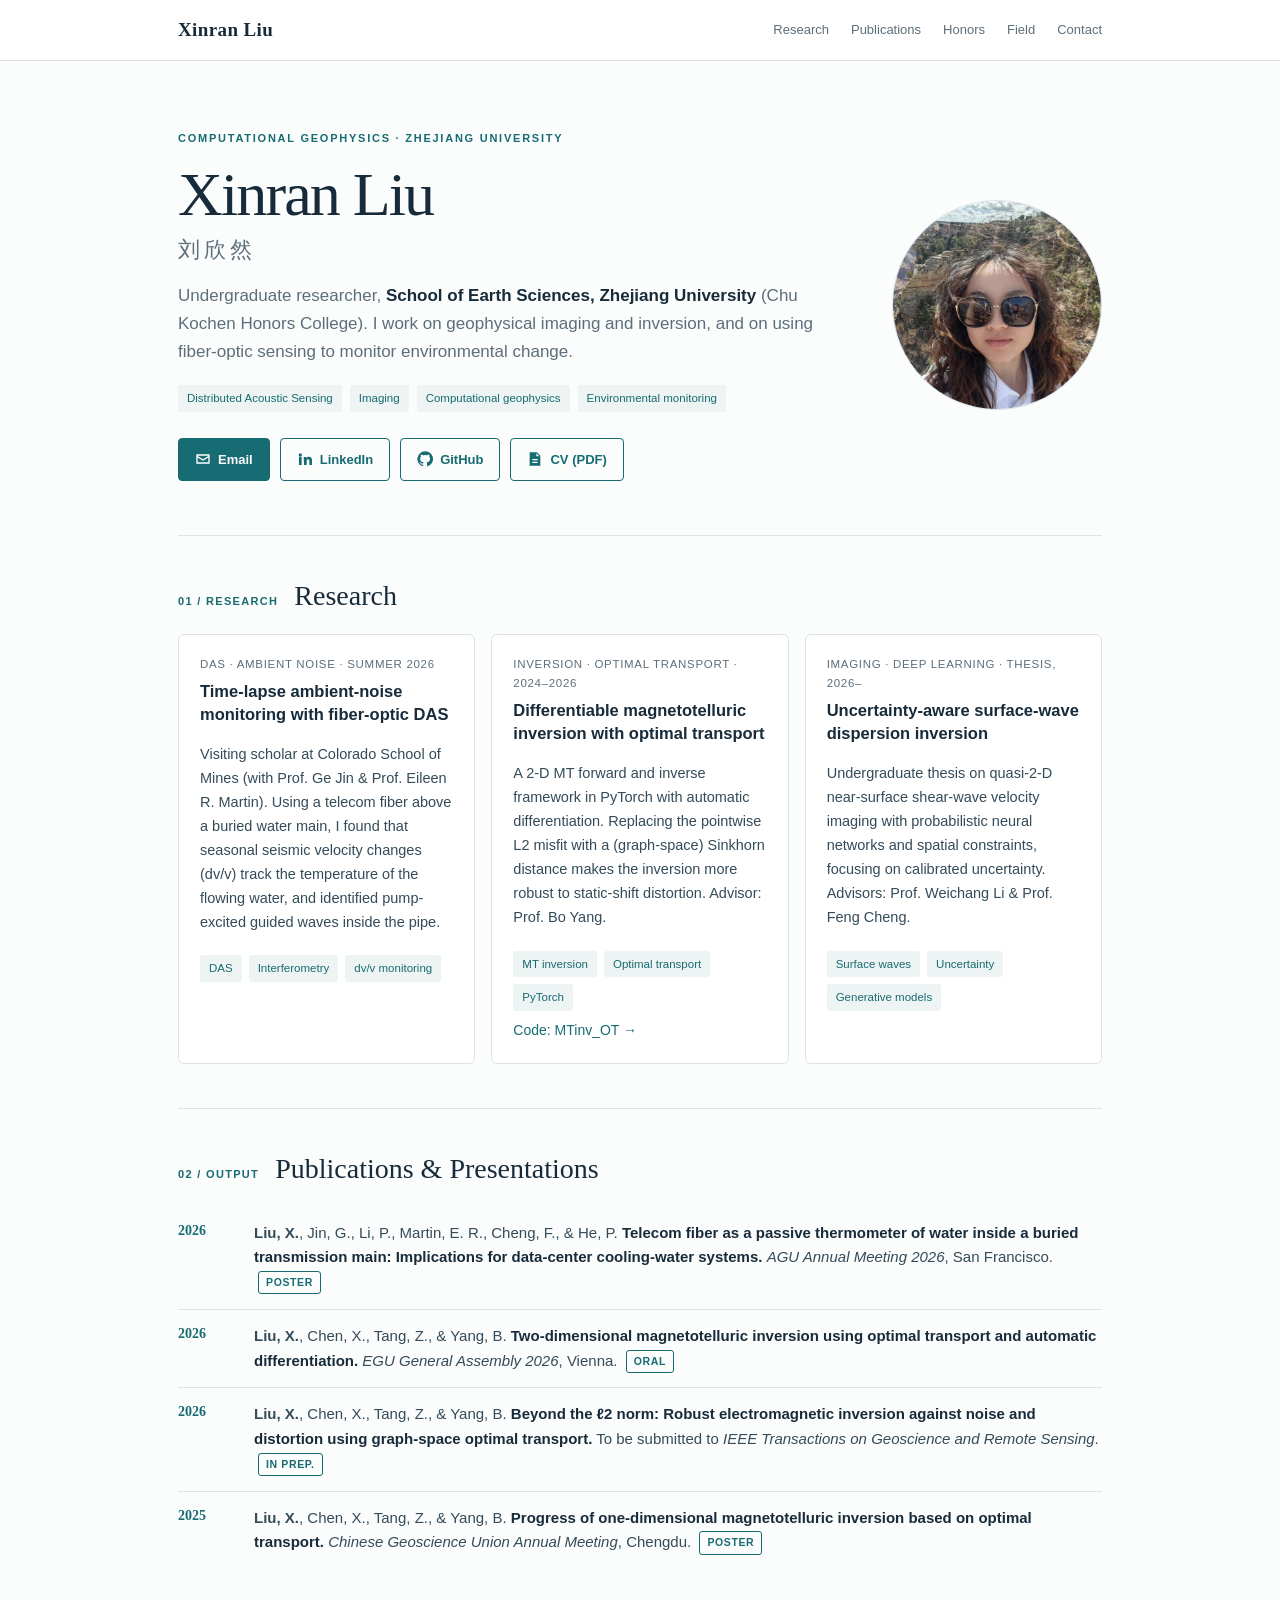
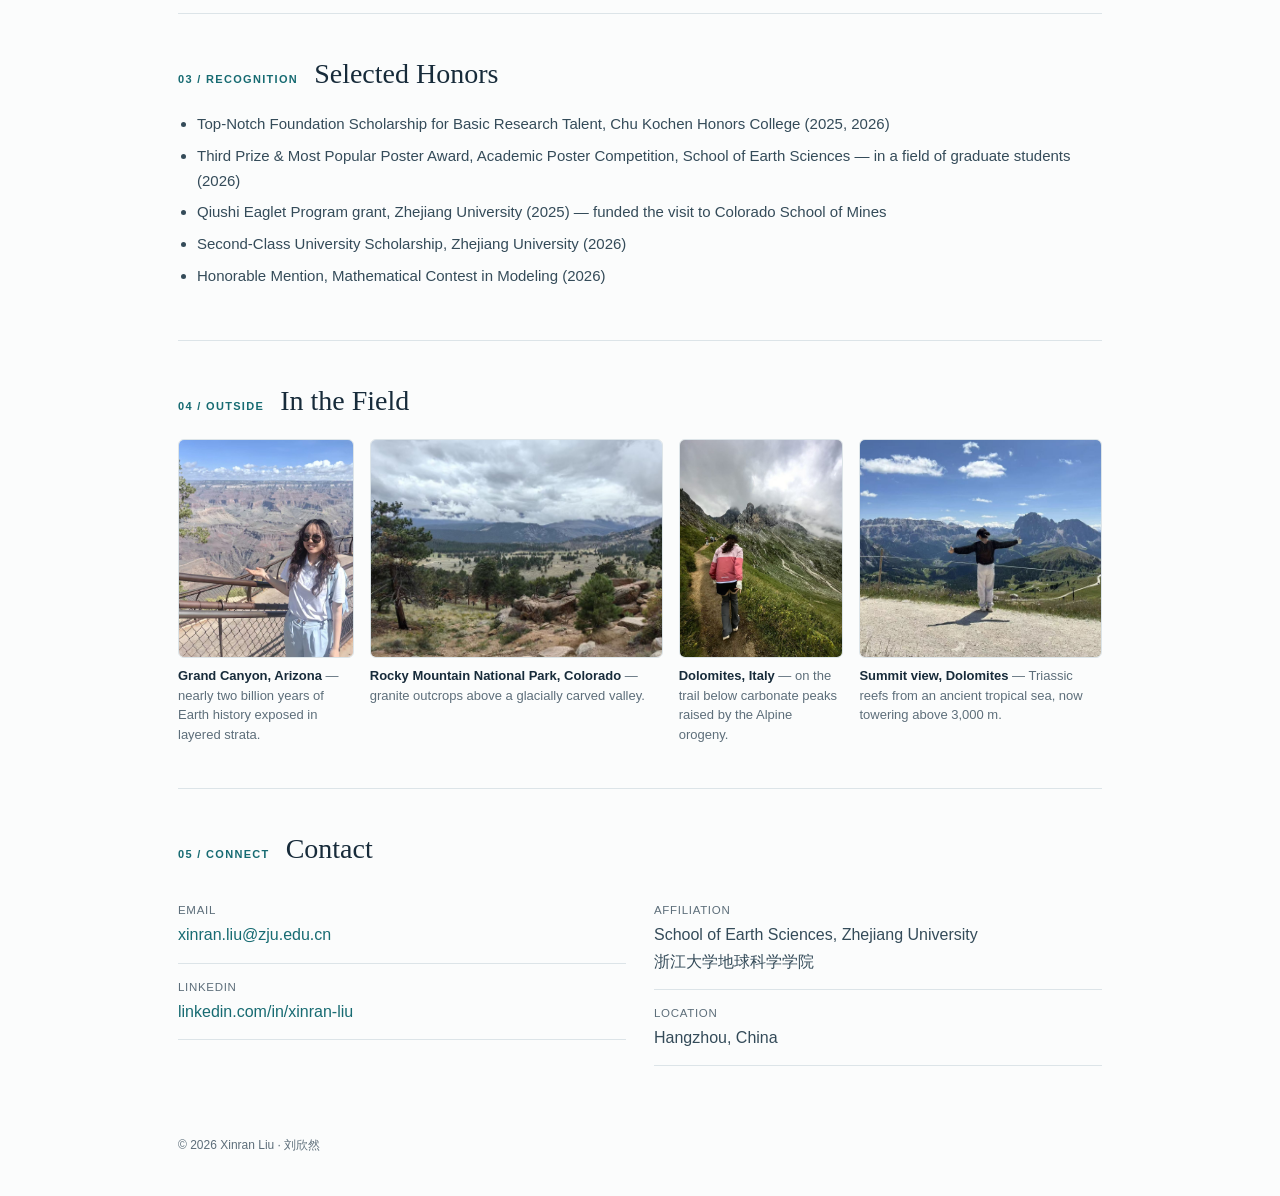
==== index.html @ cb9b2692 "Fix photo and CV paths" ====
<!doctype html>
<html lang="en">
<head>
<meta charset="utf-8">
<meta name="viewport" content="width=device-width, initial-scale=1, viewport-fit=cover">
<meta name="description" content="Xinran Liu (刘欣然) — undergraduate researcher in computational geophysics at Zhejiang University. DAS, imaging, inversion, environmental monitoring.">
<meta name="theme-color" content="#176b72">
<meta property="og:title" content="Xinran Liu 刘欣然 · Geophysics">
<meta property="og:description" content="DAS · Imaging · Computational geophysics · Monitoring for environmental change">
<title>Xinran Liu 刘欣然 | Geophysics</title>
<style>
:root{--ink:#172b3a;--muted:#5d6e7a;--line:#dce4e8;--paper:#fbfcfc;--card:#fff;--accent:#176b72;--pale:#edf4f3;--body:#344b59}
@media(prefers-color-scheme:dark){:root{--ink:#e6eef1;--muted:#9aabb5;--line:#2a3a44;--paper:#111a20;--card:#17232b;--accent:#5fb8bd;--pale:#1d3136;--body:#c3d1d8}}
*{box-sizing:border-box}
html{scroll-behavior:smooth;-webkit-text-size-adjust:100%}
body{margin:0;background:var(--paper);color:var(--ink);font:16px/1.65 -apple-system,BlinkMacSystemFont,"Segoe UI","PingFang SC","Hiragino Sans GB","Microsoft YaHei",sans-serif}
a{color:var(--accent);text-decoration:none}a:hover{text-decoration:underline}
.wrap{max-width:980px;margin:auto;padding:0 28px}
.serif{font-family:Georgia,"Times New Roman","Songti SC",serif}

/* nav */
header{position:sticky;top:0;z-index:10;border-bottom:1px solid var(--line);background:color-mix(in srgb,var(--card) 92%,transparent);backdrop-filter:blur(8px);-webkit-backdrop-filter:blur(8px)}
nav{display:flex;justify-content:space-between;align-items:center;min-height:60px;gap:20px}
.brand{font:700 19px Georgia,serif;letter-spacing:.02em;color:var(--ink);white-space:nowrap}
.navlinks{display:flex;gap:22px;font-size:13px;overflow-x:auto;scrollbar-width:none}
.navlinks::-webkit-scrollbar{display:none}
.navlinks a{color:var(--muted);white-space:nowrap;padding:6px 0}
.navlinks a:hover{color:var(--accent);text-decoration:none}

/* hero */
.hero{padding:68px 0 54px;display:grid;grid-template-columns:1fr 210px;gap:48px;align-items:center}
.kicker{text-transform:uppercase;letter-spacing:.16em;color:var(--accent);font-size:11px;font-weight:700}
h1{font:500 clamp(40px,7vw,62px)/1.08 Georgia,serif;letter-spacing:-.03em;margin:14px 0 4px}
.cn-name{font-size:22px;color:var(--muted);letter-spacing:.18em;margin-bottom:14px}
.subtitle{font-size:17px;color:var(--muted);max-width:640px}
.subtitle b{color:var(--ink);font-weight:600}
.interests{display:flex;flex-wrap:wrap;gap:8px;margin-top:18px}
.actions{display:flex;gap:10px;flex-wrap:wrap;margin-top:26px}
.btn{display:inline-flex;align-items:center;gap:7px;padding:10px 16px;border:1px solid var(--accent);border-radius:4px;font-size:13px;font-weight:650;min-height:42px}
.btn:hover{text-decoration:none;background:var(--pale)}
.btn.primary{background:var(--accent);color:#fff}
.btn.primary:hover{opacity:.9;background:var(--accent)}
.btn svg{width:16px;height:16px;fill:currentColor}
.avatar{width:210px;height:210px;border-radius:50%;overflow:hidden;border:1px solid var(--line);background:linear-gradient(145deg,var(--pale),var(--card));display:flex;align-items:center;justify-content:center;color:var(--accent);font:italic 60px Georgia,serif;justify-self:end}
.avatar img{width:100%;height:100%;object-fit:cover;display:block}

/* sections */
section{padding:44px 0;border-top:1px solid var(--line);scroll-margin-top:64px}
.section-head{display:flex;align-items:baseline;gap:16px;margin-bottom:22px;flex-wrap:wrap}
h2{font:500 28px Georgia,serif;margin:0}
.section-no{font-size:11px;letter-spacing:.12em;color:var(--accent);font-weight:700}
p{margin:9px 0;color:var(--body)}
.grid{display:grid;grid-template-columns:repeat(auto-fit,minmax(280px,1fr));gap:16px}
.card{background:var(--card);border:1px solid var(--line);padding:20px 21px;border-radius:6px;display:flex;flex-direction:column}
.card h3{font-size:16.5px;line-height:1.4;margin:6px 0 8px}
.card p{font-size:14.5px}
.card .more{margin-top:auto;padding-top:8px;font-size:14px}
.meta{font-size:11.5px;color:var(--muted);letter-spacing:.06em;text-transform:uppercase}
.tags{display:flex;flex-wrap:wrap;gap:7px;margin-top:12px}
.tag{font-size:11.5px;background:var(--pale);color:var(--accent);padding:4px 9px;border-radius:3px}

/* publications */
.pubs{list-style:none;padding:0;margin:0}
.pubs li{padding:14px 0;border-bottom:1px solid var(--line);display:grid;grid-template-columns:62px 1fr;gap:14px;color:var(--body);font-size:15px}
.pubs li:last-child{border-bottom:0}
.year{font:600 14px Georgia,serif;color:var(--accent);padding-top:2px}
.pubs .title{color:var(--ink);font-weight:600}
.pubs .venue{font-style:italic}
.badge{display:inline-block;font-size:10.5px;font-weight:700;letter-spacing:.06em;text-transform:uppercase;padding:2px 7px;border-radius:3px;border:1px solid var(--accent);color:var(--accent);margin-left:4px;vertical-align:1px}

/* honors */
.honors{margin:0;padding-left:19px;color:var(--body);font-size:15px}
.honors li{margin:7px 0}

/* gallery: fixed-height row, images keep their own aspect ratio */
.gallery{display:flex;flex-wrap:wrap;gap:16px}
.gallery figure{margin:0;flex:var(--r,1) 1 0;min-width:0}
.gallery img{width:100%;height:auto;aspect-ratio:var(--ar);object-fit:cover;display:block;border-radius:6px;border:1px solid var(--line);background:var(--pale)}
.gallery figcaption{font-size:13px;color:var(--muted);margin-top:8px;line-height:1.5}
.gallery figcaption b{color:var(--ink);font-weight:600}

/* contact */
.contact{display:grid;grid-template-columns:1fr 1fr;gap:0 28px}
.contact-item{padding:14px 0;border-bottom:1px solid var(--line)}
.contact-item p{margin:2px 0 0}
.contact-item a{word-break:break-all}
footer{padding:26px 0 calc(40px + env(safe-area-inset-bottom));color:var(--muted);font-size:12px}

/* mobile */
@media(max-width:720px){
 .wrap{padding:0 20px}
 nav{min-height:54px}
 .brand{font-size:17px}
 .navlinks{gap:13px;font-size:12.5px}
 .brand{font-size:16px}
 .hero{grid-template-columns:1fr;gap:22px;padding:34px 0 38px;text-align:left}
 .avatar{order:-1;width:112px;height:112px;font-size:36px;justify-self:start}
 .cn-name{font-size:19px;margin-bottom:10px}
 .subtitle{font-size:16px}
 .actions .btn{flex:1 1 calc(50% - 10px);justify-content:center}
 section{padding:34px 0}
 h2{font-size:24px}
 .grid{grid-template-columns:1fr}
 .pubs li{grid-template-columns:1fr;gap:2px}
 .contact{grid-template-columns:1fr}
 .gallery{flex-wrap:nowrap;overflow-x:auto;scroll-snap-type:x mandatory;scroll-padding:0 20px;margin:0 -20px;padding:0 20px 6px;scrollbar-width:none}
 .gallery::-webkit-scrollbar{display:none}
 .gallery figure{flex:0 0 auto;width:calc(300px * var(--r));max-width:86vw;scroll-snap-align:start}
}
@media(max-width:480px){.navlinks a[href="#honors"],.navlinks a[href="#field"]{display:none}}
</style>
</head>
<body>
<header><div class="wrap"><nav>
 <a class="brand" href="#top">Xinran Liu</a>
 <div class="navlinks"><a href="#research">Research</a><a href="#publications">Publications</a><a href="#honors">Honors</a><a href="#field">Field</a><a href="#contact">Contact</a></div>
</nav></div></header>

<main class="wrap" id="top">
<div class="hero">
 <div>
  <div class="kicker">Computational Geophysics · Zhejiang University</div>
  <h1>Xinran Liu</h1>
  <div class="cn-name serif">刘欣然</div>
  <div class="subtitle">Undergraduate researcher, <b>School of Earth Sciences, Zhejiang University</b> (Chu Kochen Honors College). I work on geophysical imaging and inversion, and on using fiber-optic sensing to monitor environmental change.</div>
  <div class="interests">
   <span class="tag">Distributed Acoustic Sensing</span><span class="tag">Imaging</span><span class="tag">Computational geophysics</span><span class="tag">Environmental monitoring</span>
  </div>
  <div class="actions">
   <a class="btn primary" id="mail-btn" href="#contact"><svg viewBox="0 0 24 24"><path d="M2 5h20v14H2zm2 2v.5l8 5 8-5V7zm16 2.8-8 5-8-5V17h16z"/></svg>Email</a>
   <a class="btn" href="https://www.linkedin.com/in/xinran-liu-3387aa37b/" target="_blank" rel="noopener"><svg viewBox="0 0 24 24"><path d="M4.98 3.5a2.5 2.5 0 1 1 0 5 2.5 2.5 0 0 1 0-5zM3 9h4v12H3zm7 0h3.8v1.7h.1c.5-1 1.8-2 3.8-2 4 0 4.8 2.7 4.8 6.1V21h-4v-5.5c0-1.3 0-3-1.8-3s-2.1 1.4-2.1 2.9V21h-4z"/></svg>LinkedIn</a>
   <a class="btn" href="https://github.com/MTinv-OT/MTinv_OT" target="_blank" rel="noopener"><svg viewBox="0 0 24 24"><path d="M12 .5a11.5 11.5 0 0 0-3.6 22.4c.6.1.8-.3.8-.6v-2c-3.2.7-3.9-1.5-3.9-1.5-.5-1.3-1.3-1.7-1.3-1.7-1-.7.1-.7.1-.7 1.2.1 1.8 1.2 1.8 1.2 1 1.8 2.7 1.3 3.4 1 .1-.8.4-1.3.7-1.6-2.6-.3-5.3-1.3-5.3-5.7 0-1.3.5-2.3 1.2-3.1-.1-.3-.5-1.5.1-3.1 0 0 1-.3 3.2 1.2a11 11 0 0 1 5.8 0C17.3 4.8 18.3 5.1 18.3 5.1c.6 1.6.2 2.8.1 3.1.8.8 1.2 1.8 1.2 3.1 0 4.4-2.7 5.4-5.3 5.7.4.4.8 1.1.8 2.2v3.2c0 .3.2.7.8.6A11.5 11.5 0 0 0 12 .5z"/></svg>GitHub</a>
   <a class="btn" href="assets/Xinran_Liu_CV_public.pdf" target="_blank" rel="noopener"><svg viewBox="0 0 24 24"><path d="M6 2h9l5 5v15H4V2zm8 1.5V8h4.5zM8 12v2h8v-2zm0 4v2h8v-2z"/></svg>CV (PDF)</a>
  </div>
 </div>
 <div class="avatar" aria-label="Photo of Xinran Liu"><img src="assets/avatar.jpg" alt="Xinran Liu" onerror="this.style.display='none'"><span class="initials">XL</span></div>
</div>

<section id="research">
 <div class="section-head"><span class="section-no">01 / RESEARCH</span><h2>Research</h2></div>
 <div class="grid">
  <article class="card">
   <div class="meta">DAS · Ambient noise · Summer 2026</div>
   <h3>Time-lapse ambient-noise monitoring with fiber-optic DAS</h3>
   <p>Visiting scholar at Colorado School of Mines (with Prof. Ge Jin &amp; Prof. Eileen R. Martin). Using a telecom fiber above a buried water main, I found that seasonal seismic velocity changes (dv/v) track the temperature of the flowing water, and identified pump-excited guided waves inside the pipe.</p>
   <div class="tags"><span class="tag">DAS</span><span class="tag">Interferometry</span><span class="tag">dv/v monitoring</span></div>
  </article>
  <article class="card">
   <div class="meta">Inversion · Optimal transport · 2024–2026</div>
   <h3>Differentiable magnetotelluric inversion with optimal transport</h3>
   <p>A 2-D MT forward and inverse framework in PyTorch with automatic differentiation. Replacing the pointwise L2 misfit with a (graph-space) Sinkhorn distance makes the inversion more robust to static-shift distortion. Advisor: Prof. Bo Yang.</p>
   <div class="tags"><span class="tag">MT inversion</span><span class="tag">Optimal transport</span><span class="tag">PyTorch</span></div>
   <a class="more" href="https://github.com/MTinv-OT/MTinv_OT" target="_blank" rel="noopener">Code: MTinv_OT →</a>
  </article>
  <article class="card">
   <div class="meta">Imaging · Deep learning · Thesis, 2026–</div>
   <h3>Uncertainty-aware surface-wave dispersion inversion</h3>
   <p>Undergraduate thesis on quasi-2-D near-surface shear-wave velocity imaging with probabilistic neural networks and spatial constraints, focusing on calibrated uncertainty. Advisors: Prof. Weichang Li &amp; Prof. Feng Cheng.</p>
   <div class="tags"><span class="tag">Surface waves</span><span class="tag">Uncertainty</span><span class="tag">Generative models</span></div>
  </article>
 </div>
</section>

<section id="publications">
 <div class="section-head"><span class="section-no">02 / OUTPUT</span><h2>Publications &amp; Presentations</h2></div>
 <ul class="pubs">
  <li><span class="year">2026</span><div><b>Liu, X.</b>, Jin, G., Li, P., Martin, E. R., Cheng, F., &amp; He, P. <span class="title">Telecom fiber as a passive thermometer of water inside a buried transmission main: Implications for data-center cooling-water systems.</span> <span class="venue">AGU Annual Meeting 2026</span>, San Francisco. <span class="badge">Poster</span></div></li>
  <li><span class="year">2026</span><div><b>Liu, X.</b>, Chen, X., Tang, Z., &amp; Yang, B. <span class="title">Two-dimensional magnetotelluric inversion using optimal transport and automatic differentiation.</span> <span class="venue">EGU General Assembly 2026</span>, Vienna. <span class="badge">Oral</span></div></li>
  <li><span class="year">2026</span><div><b>Liu, X.</b>, Chen, X., Tang, Z., &amp; Yang, B. <span class="title">Beyond the ℓ2 norm: Robust electromagnetic inversion against noise and distortion using graph-space optimal transport.</span> To be submitted to <span class="venue">IEEE Transactions on Geoscience and Remote Sensing</span>. <span class="badge">In prep.</span></div></li>
  <li><span class="year">2025</span><div><b>Liu, X.</b>, Chen, X., Tang, Z., &amp; Yang, B. <span class="title">Progress of one-dimensional magnetotelluric inversion based on optimal transport.</span> <span class="venue">Chinese Geoscience Union Annual Meeting</span>, Chengdu. <span class="badge">Poster</span></div></li>
 </ul>
</section>

<section id="honors">
 <div class="section-head"><span class="section-no">03 / RECOGNITION</span><h2>Selected Honors</h2></div>
 <ul class="honors">
  <li>Top-Notch Foundation Scholarship for Basic Research Talent, Chu Kochen Honors College (2025, 2026)</li>
  <li>Third Prize &amp; Most Popular Poster Award, Academic Poster Competition, School of Earth Sciences — in a field of graduate students (2026)</li>
  <li>Qiushi Eaglet Program grant, Zhejiang University (2025) — funded the visit to Colorado School of Mines</li>
  <li>Second-Class University Scholarship, Zhejiang University (2026)</li>
  <li>Honorable Mention, Mathematical Contest in Modeling (2026)</li>
 </ul>
</section>

<section id="field">
 <div class="section-head"><span class="section-no">04 / OUTSIDE</span><h2>In the Field</h2></div>
 <div class="gallery">
  <figure><img src="assets/photo/grand-canyon.jpg" alt="Xinran Liu at the South Rim of the Grand Canyon" width="960" height="1200" loading="lazy" decoding="async"><figcaption><b>Grand Canyon, Arizona</b> — nearly two billion years of Earth history exposed in layered strata.</figcaption></figure>
  <figure><img src="assets/photo/rocky-mountain.jpg" alt="Granite outcrop and glacial valley in Rocky Mountain National Park" width="1200" height="900" loading="lazy" decoding="async"><figcaption><b>Rocky Mountain National Park, Colorado</b> — granite outcrops above a glacially carved valley.</figcaption></figure>
 <figure><img src="assets/photo/alps.jpg" alt="Hiking a trail below carbonate peaks in the Dolomites" width="900" height="1200" loading="lazy" decoding="async"><figcaption><b>Dolomites, Italy</b> — on the trail below carbonate peaks raised by the Alpine orogeny.</figcaption></figure>
  <figure><img src="assets/photo/alps-summit.jpg" alt="Summit view over the carbonate massifs of the Dolomites" width="1104" height="1000" loading="lazy" decoding="async"><figcaption><b>Summit view, Dolomites</b> — Triassic reefs from an ancient tropical sea, now towering above 3,000 m.</figcaption></figure>
 </div>
</section>

<section id="contact">
 <div class="section-head"><span class="section-no">05 / CONNECT</span><h2>Contact</h2></div>
 <div class="contact">
  <div>
   <div class="contact-item"><div class="meta">Email</div><p><a id="mail-link" href="#contact">xinran.liu [at] zju.edu.cn</a></p></div>
   <div class="contact-item"><div class="meta">LinkedIn</div><p><a href="https://www.linkedin.com/in/xinran-liu-3387aa37b/" target="_blank" rel="noopener">linkedin.com/in/xinran-liu</a></p></div>
  </div>
  <div>
   <div class="contact-item"><div class="meta">Affiliation</div><p>School of Earth Sciences, Zhejiang University<br><span class="serif">浙江大学地球科学学院</span></p></div>
   <div class="contact-item"><div class="meta">Location</div><p>Hangzhou, China</p></div>
  </div>
 </div>
</section>
</main>
<footer><div class="wrap">© 2026 Xinran Liu · 刘欣然</div></footer>
<script>
// Assemble the email address at runtime so simple scrapers don't pick it up.
(function(){var u='xinran.liu',d='zju.edu.cn',m='mailto:'+u+'@'+d;
document.getElementById('mail-btn').href=m;var l=document.getElementById('mail-link');l.href=m;l.textContent=u+'@'+d;})();
// Show initials only if no photo loaded.
(function(){var a=document.querySelector('.avatar'),img=a.querySelector('img'),s=a.querySelector('.initials');
function chk(){s.style.display=(img.complete&&img.naturalWidth)?'none':'';}
if(img){img.addEventListener('load',chk);img.addEventListener('error',chk);}chk();})();
// Gallery: size each figure by its aspect ratio so photos share one row height.
document.querySelectorAll('.gallery img').forEach(function(i){var r=i.getAttribute('width')/i.getAttribute('height');i.parentNode.style.setProperty('--r',r);i.style.setProperty('--ar',r);});
</script>
</body></html>
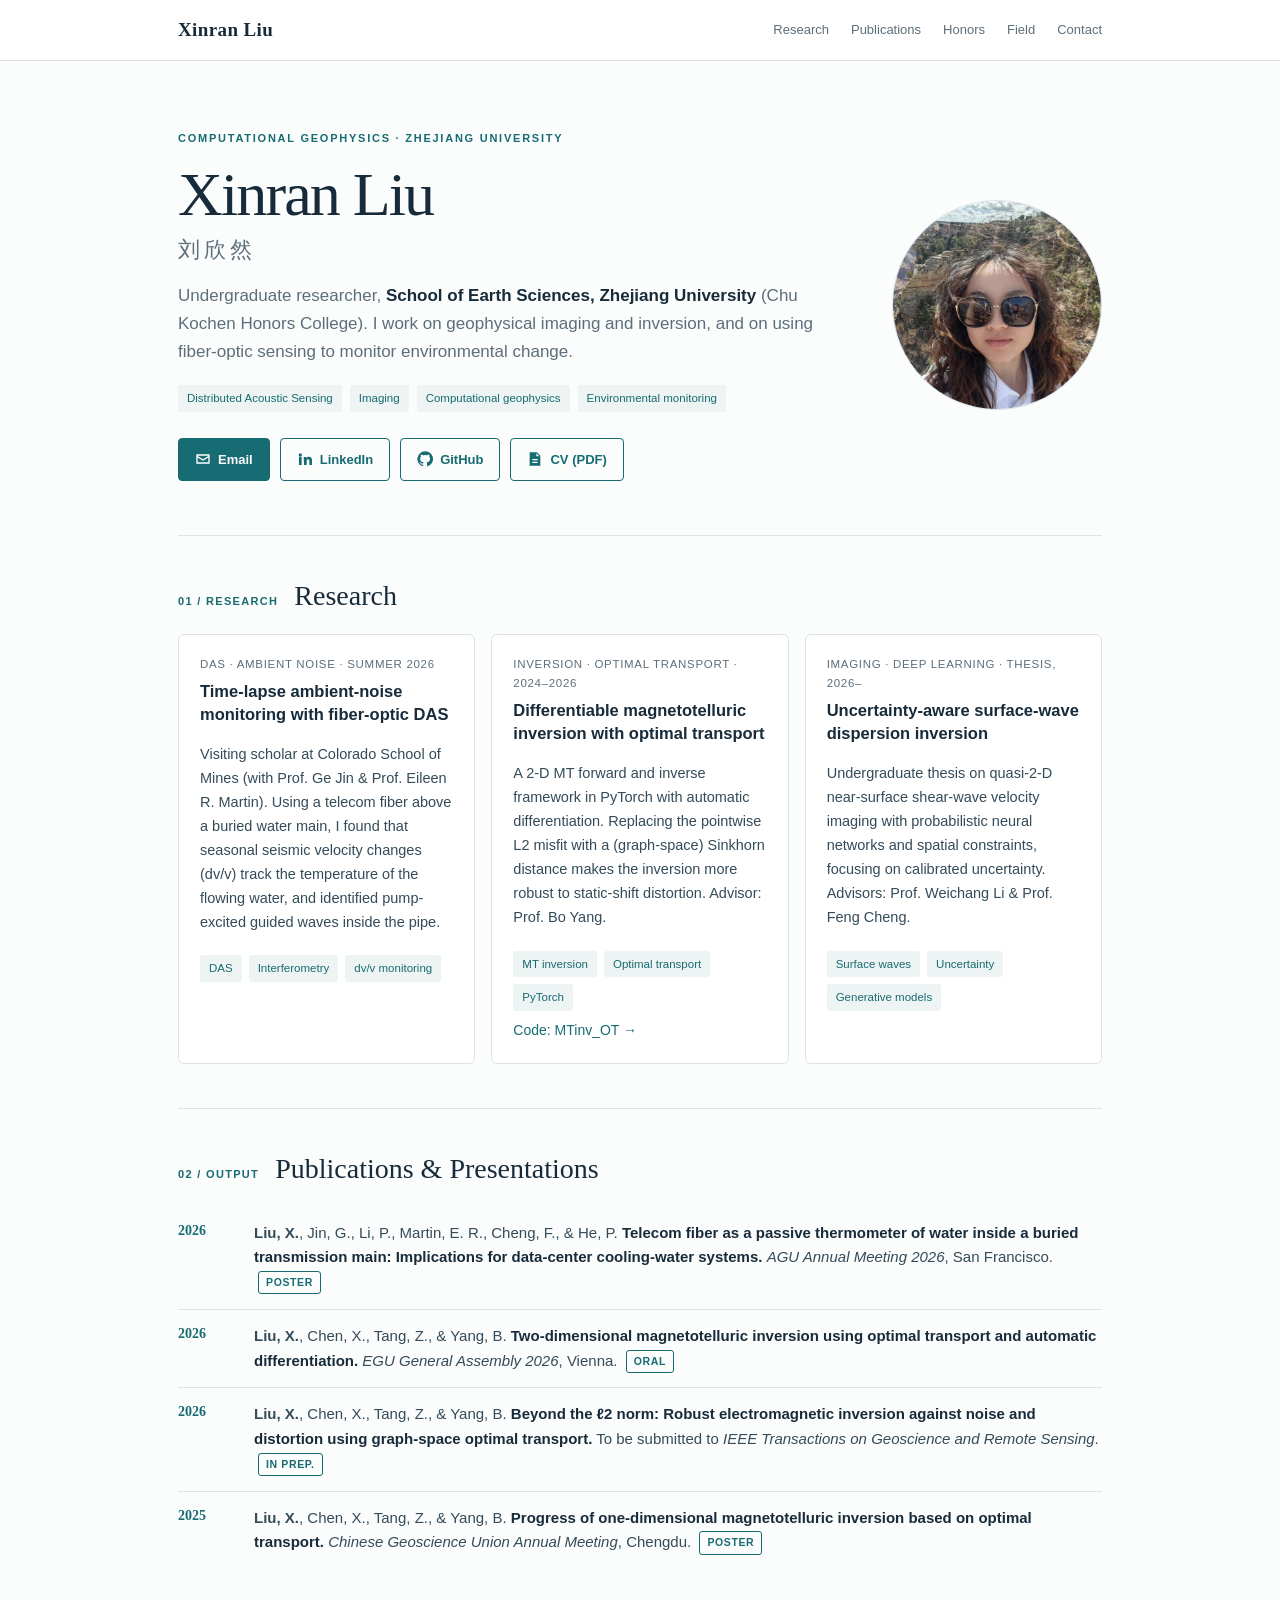
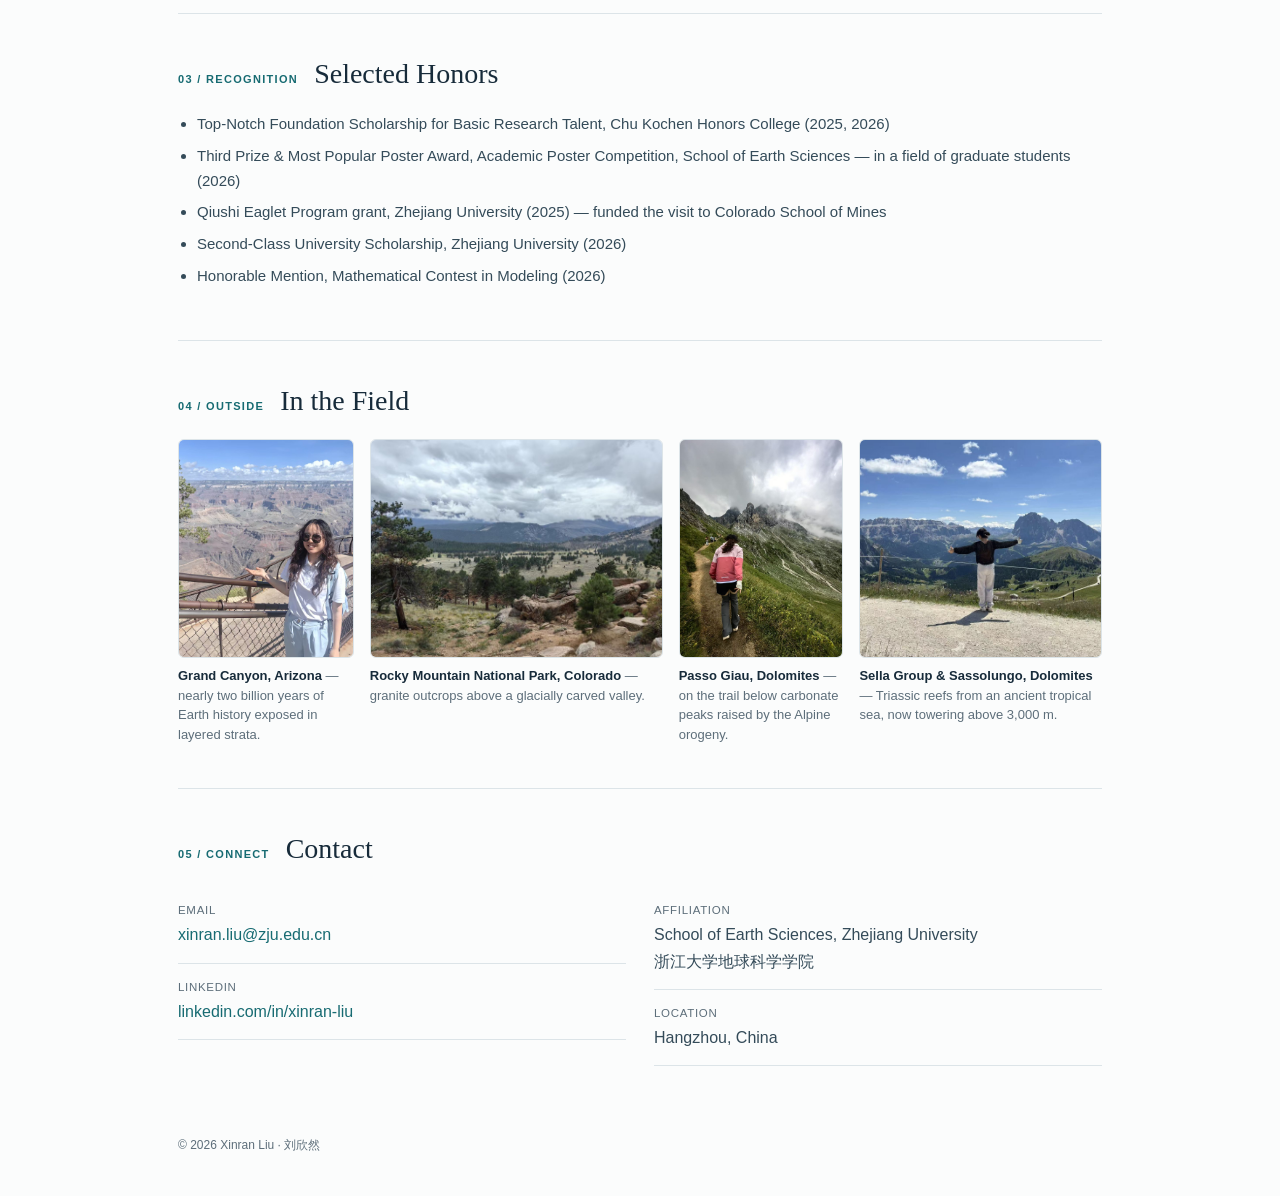
==== commit d410cce7: "Update Dolomites photo captions" ====
--- a/index.html
+++ b/index.html
@@ -187,8 +187,8 @@
  <div class="gallery">
   <figure><img src="assets/photo/grand-canyon.jpg" alt="Xinran Liu at the South Rim of the Grand Canyon" width="960" height="1200" loading="lazy" decoding="async"><figcaption><b>Grand Canyon, Arizona</b> — nearly two billion years of Earth history exposed in layered strata.</figcaption></figure>
   <figure><img src="assets/photo/rocky-mountain.jpg" alt="Granite outcrop and glacial valley in Rocky Mountain National Park" width="1200" height="900" loading="lazy" decoding="async"><figcaption><b>Rocky Mountain National Park, Colorado</b> — granite outcrops above a glacially carved valley.</figcaption></figure>
- <figure><img src="assets/photo/alps.jpg" alt="Hiking a trail below carbonate peaks in the Dolomites" width="900" height="1200" loading="lazy" decoding="async"><figcaption><b>Dolomites, Italy</b> — on the trail below carbonate peaks raised by the Alpine orogeny.</figcaption></figure>
-  <figure><img src="assets/photo/alps-summit.jpg" alt="Summit view over the carbonate massifs of the Dolomites" width="1104" height="1000" loading="lazy" decoding="async"><figcaption><b>Summit view, Dolomites</b> — Triassic reefs from an ancient tropical sea, now towering above 3,000 m.</figcaption></figure>
+ <figure><img src="assets/photo/alps.jpg" alt="Hiking a trail near Passo Giau in the Dolomites" width="900" height="1200" loading="lazy" decoding="async"><figcaption><b>Passo Giau, Dolomites</b> — on the trail below carbonate peaks raised by the Alpine orogeny.</figcaption></figure>
+  <figure><img src="assets/photo/alps-summit.jpg" alt="View of the Sella Group and Sassolungo in the Dolomites" width="1104" height="1000" loading="lazy" decoding="async"><figcaption><b>Sella Group &amp; Sassolungo, Dolomites</b> — Triassic reefs from an ancient tropical sea, now towering above 3,000 m.</figcaption></figure>
  </div>
 </section>
 
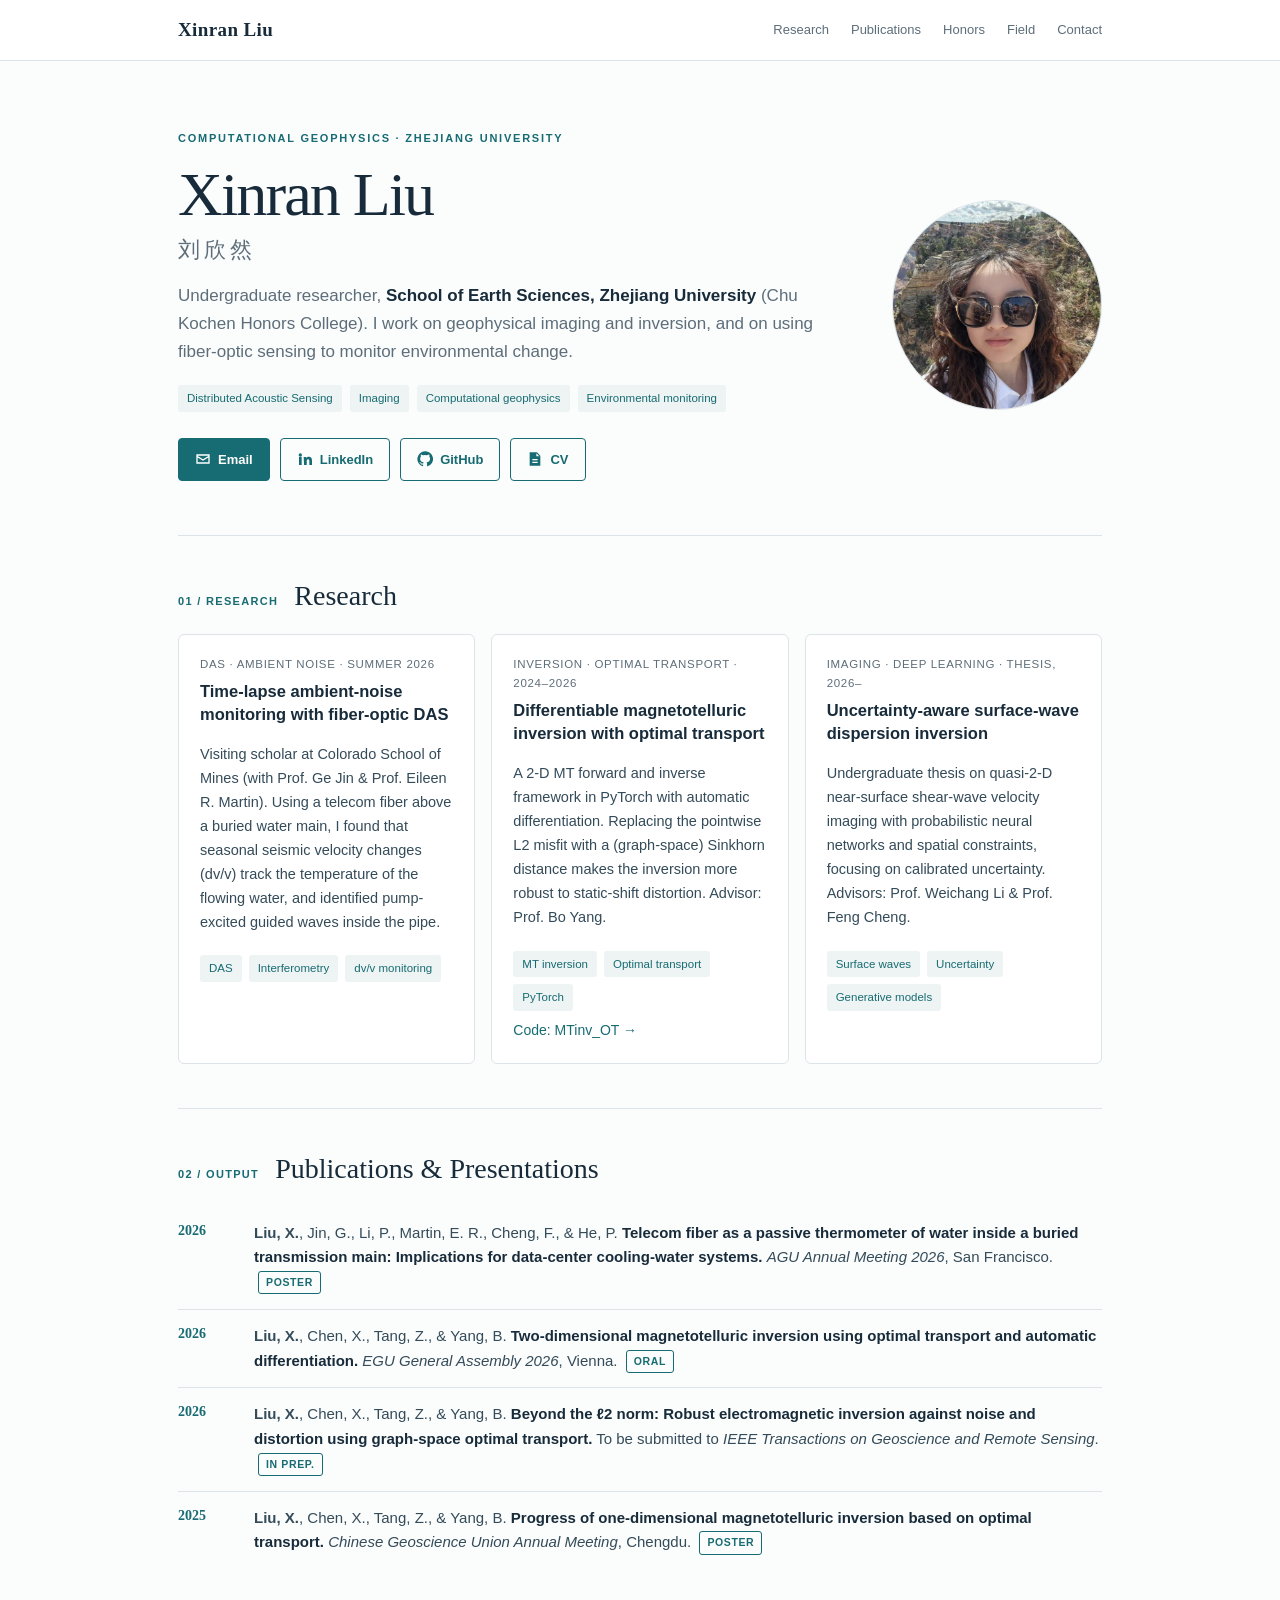
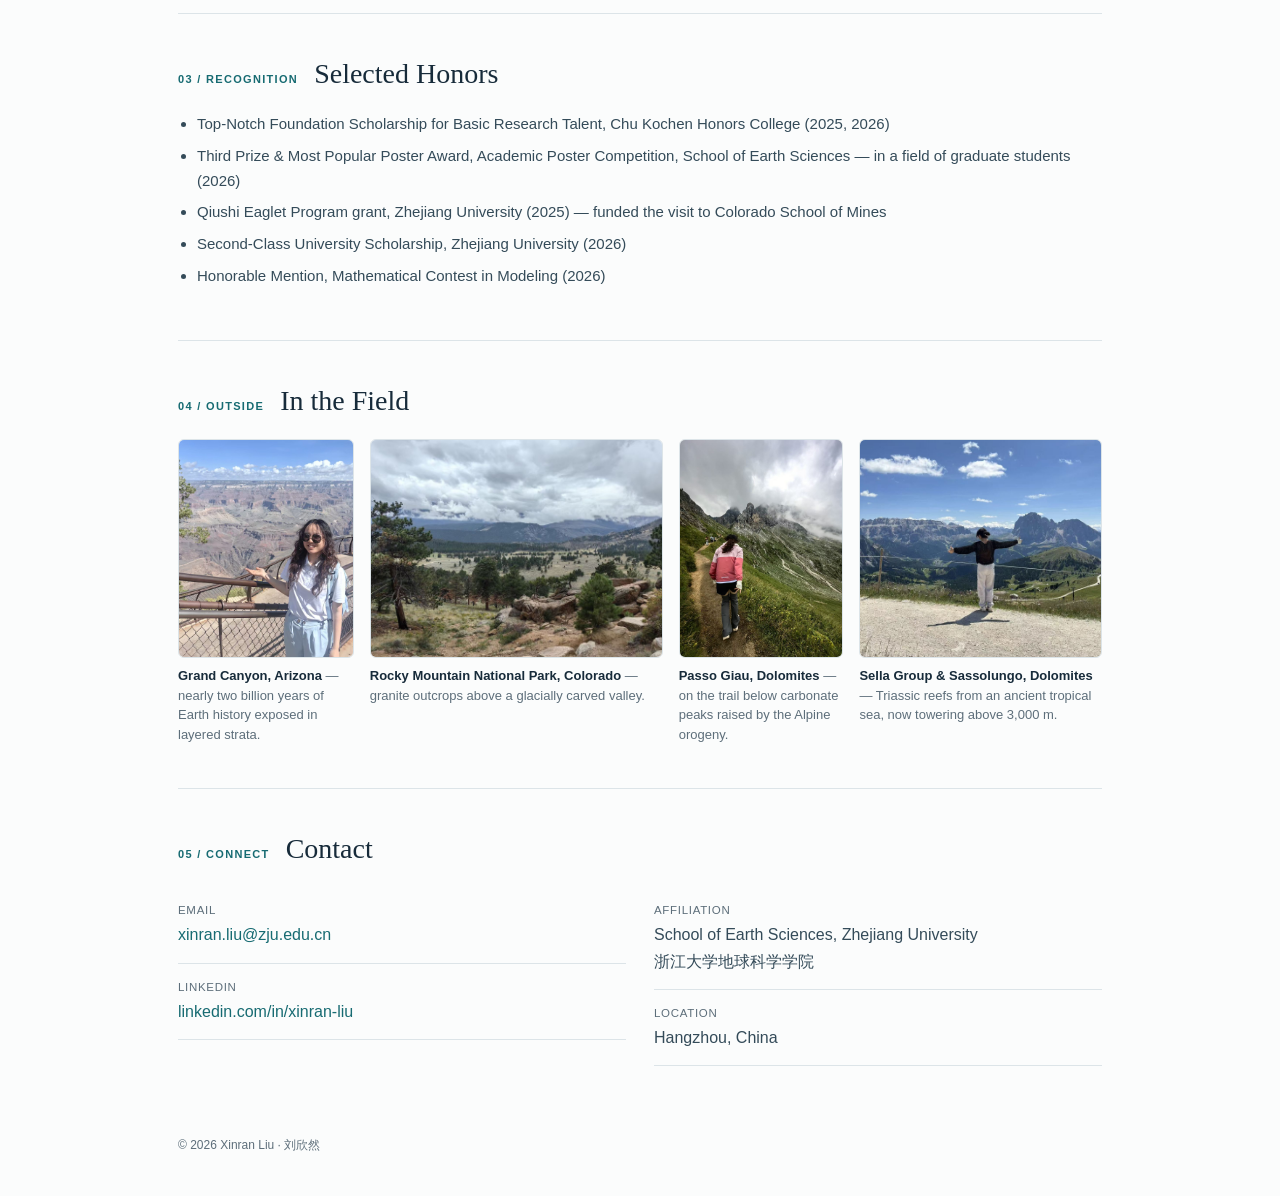
==== commit f2af788e: "Add in-page CV viewer" ====
--- a/index.html
+++ b/index.html
@@ -108,6 +108,18 @@
  .gallery figure{flex:0 0 auto;width:calc(300px * var(--r));max-width:86vw;scroll-snap-align:start}
 }
 @media(max-width:480px){.navlinks a[href="#honors"],.navlinks a[href="#field"]{display:none}}
+/* CV viewer */
+.cv-modal{position:fixed;inset:0;z-index:50;display:none;flex-direction:column;background:rgba(10,18,24,.82);backdrop-filter:blur(3px);-webkit-backdrop-filter:blur(3px)}
+.cv-modal.open{display:flex}
+.cv-bar{display:flex;align-items:center;gap:10px;padding:10px 16px;padding-top:calc(10px + env(safe-area-inset-top));background:var(--card);border-bottom:1px solid var(--line)}
+.cv-bar .t{font:600 15px Georgia,serif;color:var(--ink);margin-right:auto}
+.cv-bar a,.cv-bar button{font:650 13px inherit;font-family:inherit;display:inline-flex;align-items:center;min-height:38px;padding:0 14px;border-radius:4px;border:1px solid var(--accent);color:var(--accent);background:transparent;cursor:pointer}
+.cv-bar a:hover{text-decoration:none;background:var(--pale)}
+.cv-bar .x{border-color:var(--line);color:var(--muted);font-size:20px;padding:0 12px}
+.cv-pages{flex:1;overflow-y:auto;-webkit-overflow-scrolling:touch;overscroll-behavior:contain;padding:20px 16px calc(28px + env(safe-area-inset-bottom))}
+.cv-pages img{display:block;width:100%;max-width:860px;height:auto;aspect-ratio:1275/1650;margin:0 auto 16px;background:#fff;border-radius:3px;box-shadow:0 4px 24px rgba(0,0,0,.35)}
+body.noscroll{overflow:hidden}
+@media(max-width:720px){.cv-pages{padding:10px 8px 24px}.cv-pages img{margin-bottom:10px}.cv-bar{padding-left:12px;padding-right:12px}.cv-bar .t{font-size:14px}}
 </style>
 </head>
 <body>
@@ -130,7 +142,7 @@
    <a class="btn primary" id="mail-btn" href="#contact"><svg viewBox="0 0 24 24"><path d="M2 5h20v14H2zm2 2v.5l8 5 8-5V7zm16 2.8-8 5-8-5V17h16z"/></svg>Email</a>
    <a class="btn" href="https://www.linkedin.com/in/xinran-liu-3387aa37b/" target="_blank" rel="noopener"><svg viewBox="0 0 24 24"><path d="M4.98 3.5a2.5 2.5 0 1 1 0 5 2.5 2.5 0 0 1 0-5zM3 9h4v12H3zm7 0h3.8v1.7h.1c.5-1 1.8-2 3.8-2 4 0 4.8 2.7 4.8 6.1V21h-4v-5.5c0-1.3 0-3-1.8-3s-2.1 1.4-2.1 2.9V21h-4z"/></svg>LinkedIn</a>
    <a class="btn" href="https://github.com/MTinv-OT/MTinv_OT" target="_blank" rel="noopener"><svg viewBox="0 0 24 24"><path d="M12 .5a11.5 11.5 0 0 0-3.6 22.4c.6.1.8-.3.8-.6v-2c-3.2.7-3.9-1.5-3.9-1.5-.5-1.3-1.3-1.7-1.3-1.7-1-.7.1-.7.1-.7 1.2.1 1.8 1.2 1.8 1.2 1 1.8 2.7 1.3 3.4 1 .1-.8.4-1.3.7-1.6-2.6-.3-5.3-1.3-5.3-5.7 0-1.3.5-2.3 1.2-3.1-.1-.3-.5-1.5.1-3.1 0 0 1-.3 3.2 1.2a11 11 0 0 1 5.8 0C17.3 4.8 18.3 5.1 18.3 5.1c.6 1.6.2 2.8.1 3.1.8.8 1.2 1.8 1.2 3.1 0 4.4-2.7 5.4-5.3 5.7.4.4.8 1.1.8 2.2v3.2c0 .3.2.7.8.6A11.5 11.5 0 0 0 12 .5z"/></svg>GitHub</a>
-   <a class="btn" href="assets/Xinran_Liu_CV_public.pdf" target="_blank" rel="noopener"><svg viewBox="0 0 24 24"><path d="M6 2h9l5 5v15H4V2zm8 1.5V8h4.5zM8 12v2h8v-2zm0 4v2h8v-2z"/></svg>CV (PDF)</a>
+   <a class="btn" id="cv-btn" href="assets/Xinran_Liu_CV_public.pdf" target="_blank" rel="noopener"><svg viewBox="0 0 24 24"><path d="M6 2h9l5 5v15H4V2zm8 1.5V8h4.5zM8 12v2h8v-2zm0 4v2h8v-2z"/></svg>CV</a>
   </div>
  </div>
  <div class="avatar" aria-label="Photo of Xinran Liu"><img src="assets/avatar.jpg" alt="Xinran Liu" onerror="this.style.display='none'"><span class="initials">XL</span></div>
@@ -207,6 +219,10 @@
 </section>
 </main>
 <footer><div class="wrap">© 2026 Xinran Liu · 刘欣然</div></footer>
+<div class="cv-modal" id="cv-modal" role="dialog" aria-modal="true" aria-label="Curriculum vitae">
+ <div class="cv-bar"><span class="t">Curriculum Vitae</span><a href="assets/Xinran_Liu_CV_public.pdf" download>Download PDF</a><button class="x" type="button" id="cv-close" aria-label="Close">×</button></div>
+ <div class="cv-pages" id="cv-pages"><img data-src="assets/cv-page-1.png" alt="CV page 1" width="1275" height="1650"><img data-src="assets/cv-page-2.png" alt="CV page 2" width="1275" height="1650"></div>
+</div>
 <script>
 // Assemble the email address at runtime so simple scrapers don't pick it up.
 (function(){var u='xinran.liu',d='zju.edu.cn',m='mailto:'+u+'@'+d;
@@ -217,5 +233,16 @@
 if(img){img.addEventListener('load',chk);img.addEventListener('error',chk);}chk();})();
 // Gallery: size each figure by its aspect ratio so photos share one row height.
 document.querySelectorAll('.gallery img').forEach(function(i){var r=i.getAttribute('width')/i.getAttribute('height');i.parentNode.style.setProperty('--r',r);i.style.setProperty('--ar',r);});
+// CV viewer: open page images in an overlay; the button still links to the PDF if scripts fail.
+(function(){var m=document.getElementById('cv-modal'),btn=document.getElementById('cv-btn'),pages=document.getElementById('cv-pages'),open=false;
+function show(push){if(open)return;open=true;pages.querySelectorAll('img[data-src]').forEach(function(i){i.src=i.dataset.src;i.removeAttribute('data-src');});
+m.classList.add('open');document.body.classList.add('noscroll');pages.scrollTop=0;if(push)history.pushState({cv:1},'','#cv');document.getElementById('cv-close').focus();}
+function hide(){if(!open)return;open=false;m.classList.remove('open');document.body.classList.remove('noscroll');btn.focus({preventScroll:true});}
+btn.addEventListener('click',function(e){e.preventDefault();show(true);});
+document.getElementById('cv-close').addEventListener('click',function(){history.state&&history.state.cv?history.back():hide();});
+m.addEventListener('click',function(e){if(e.target===m)document.getElementById('cv-close').click();});
+document.addEventListener('keydown',function(e){if(e.key==='Escape'&&open)document.getElementById('cv-close').click();});
+window.addEventListener('popstate',function(){location.hash==='#cv'?show(false):hide();});
+if(location.hash==='#cv')show(false);})();
 </script>
 </body></html>
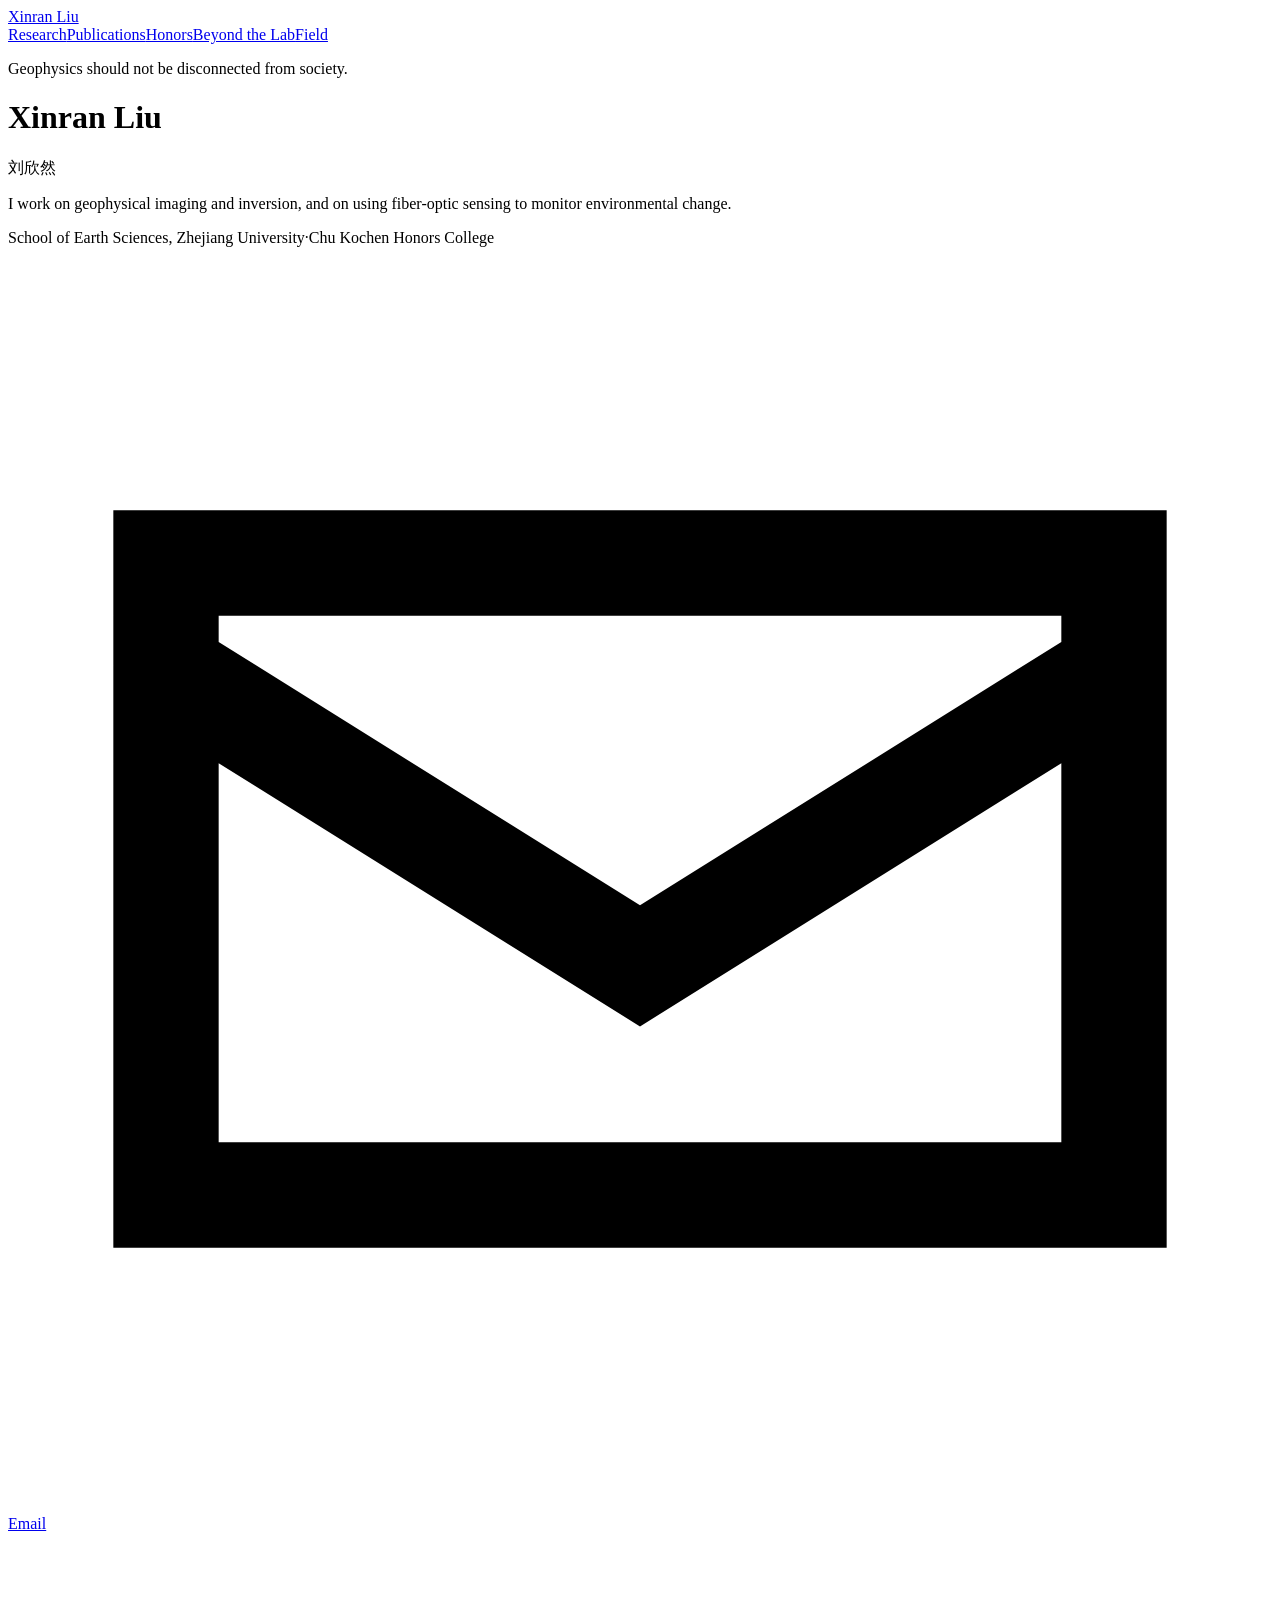
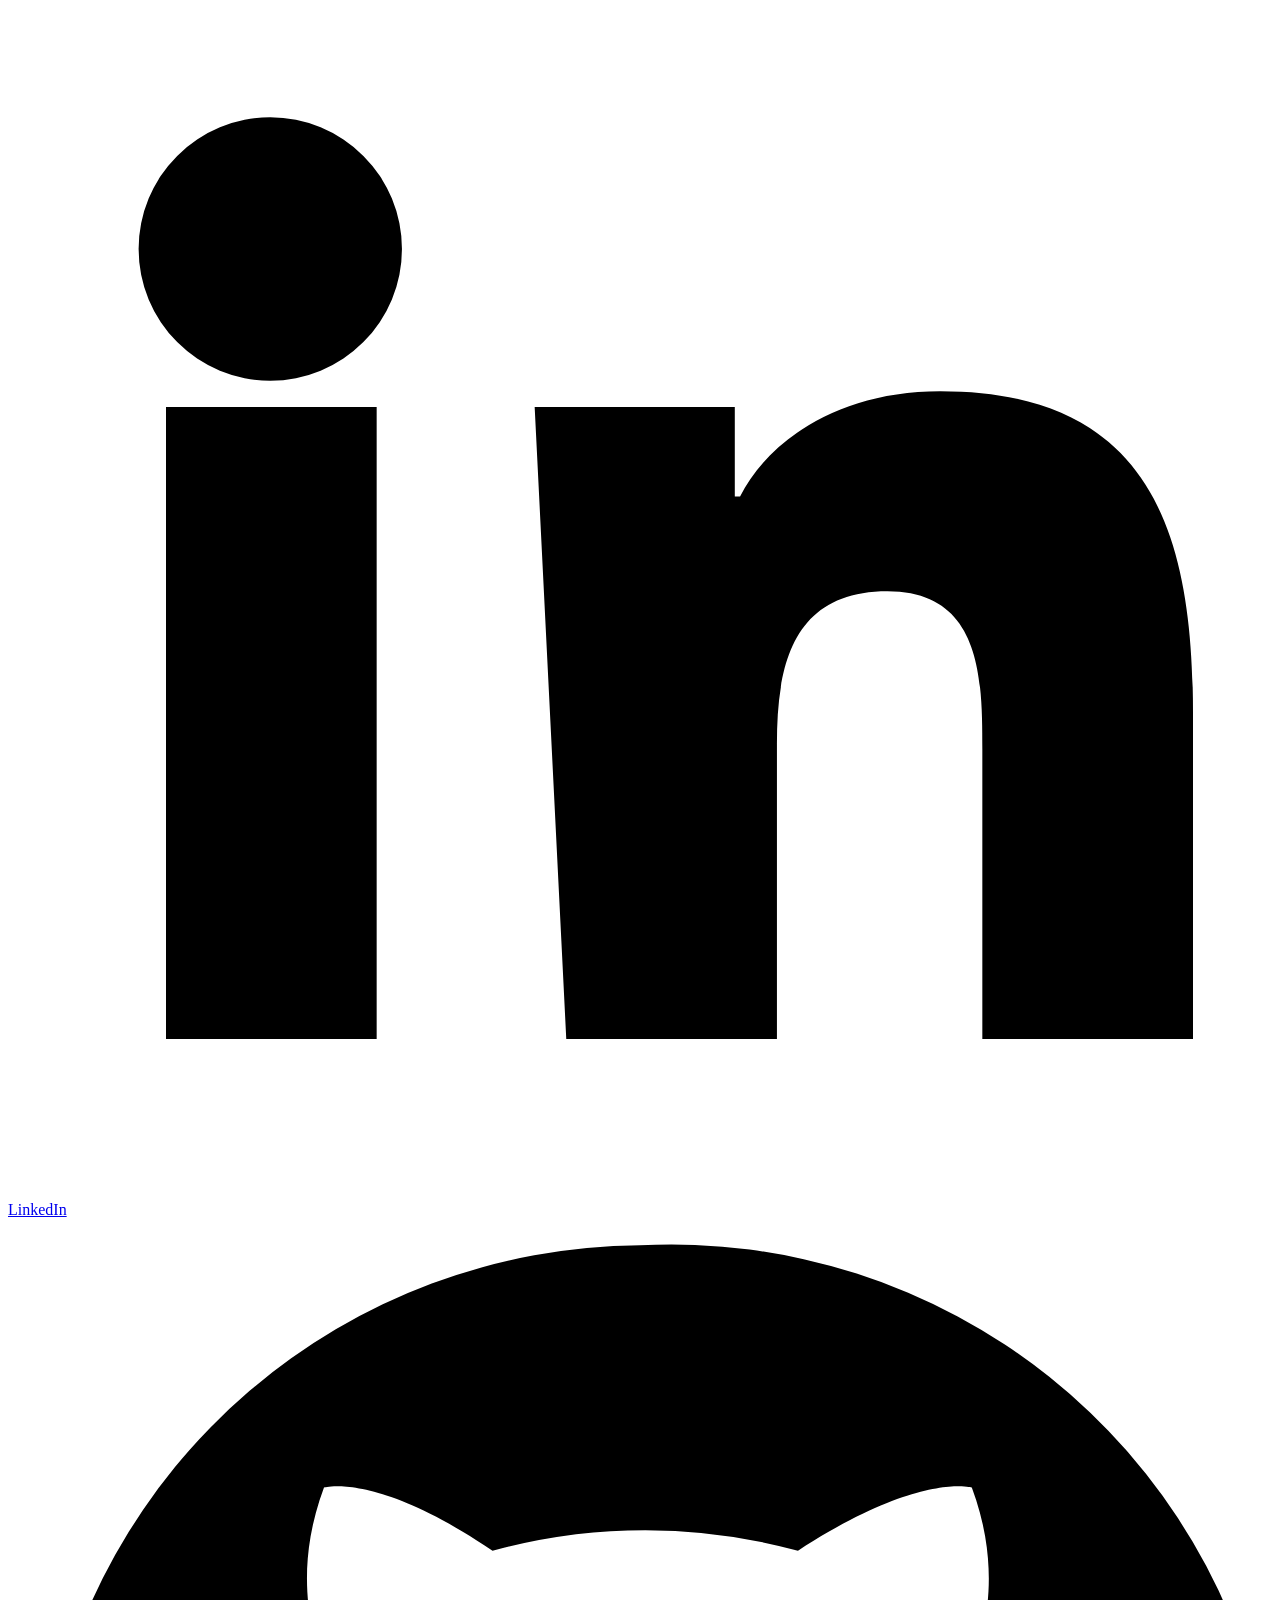
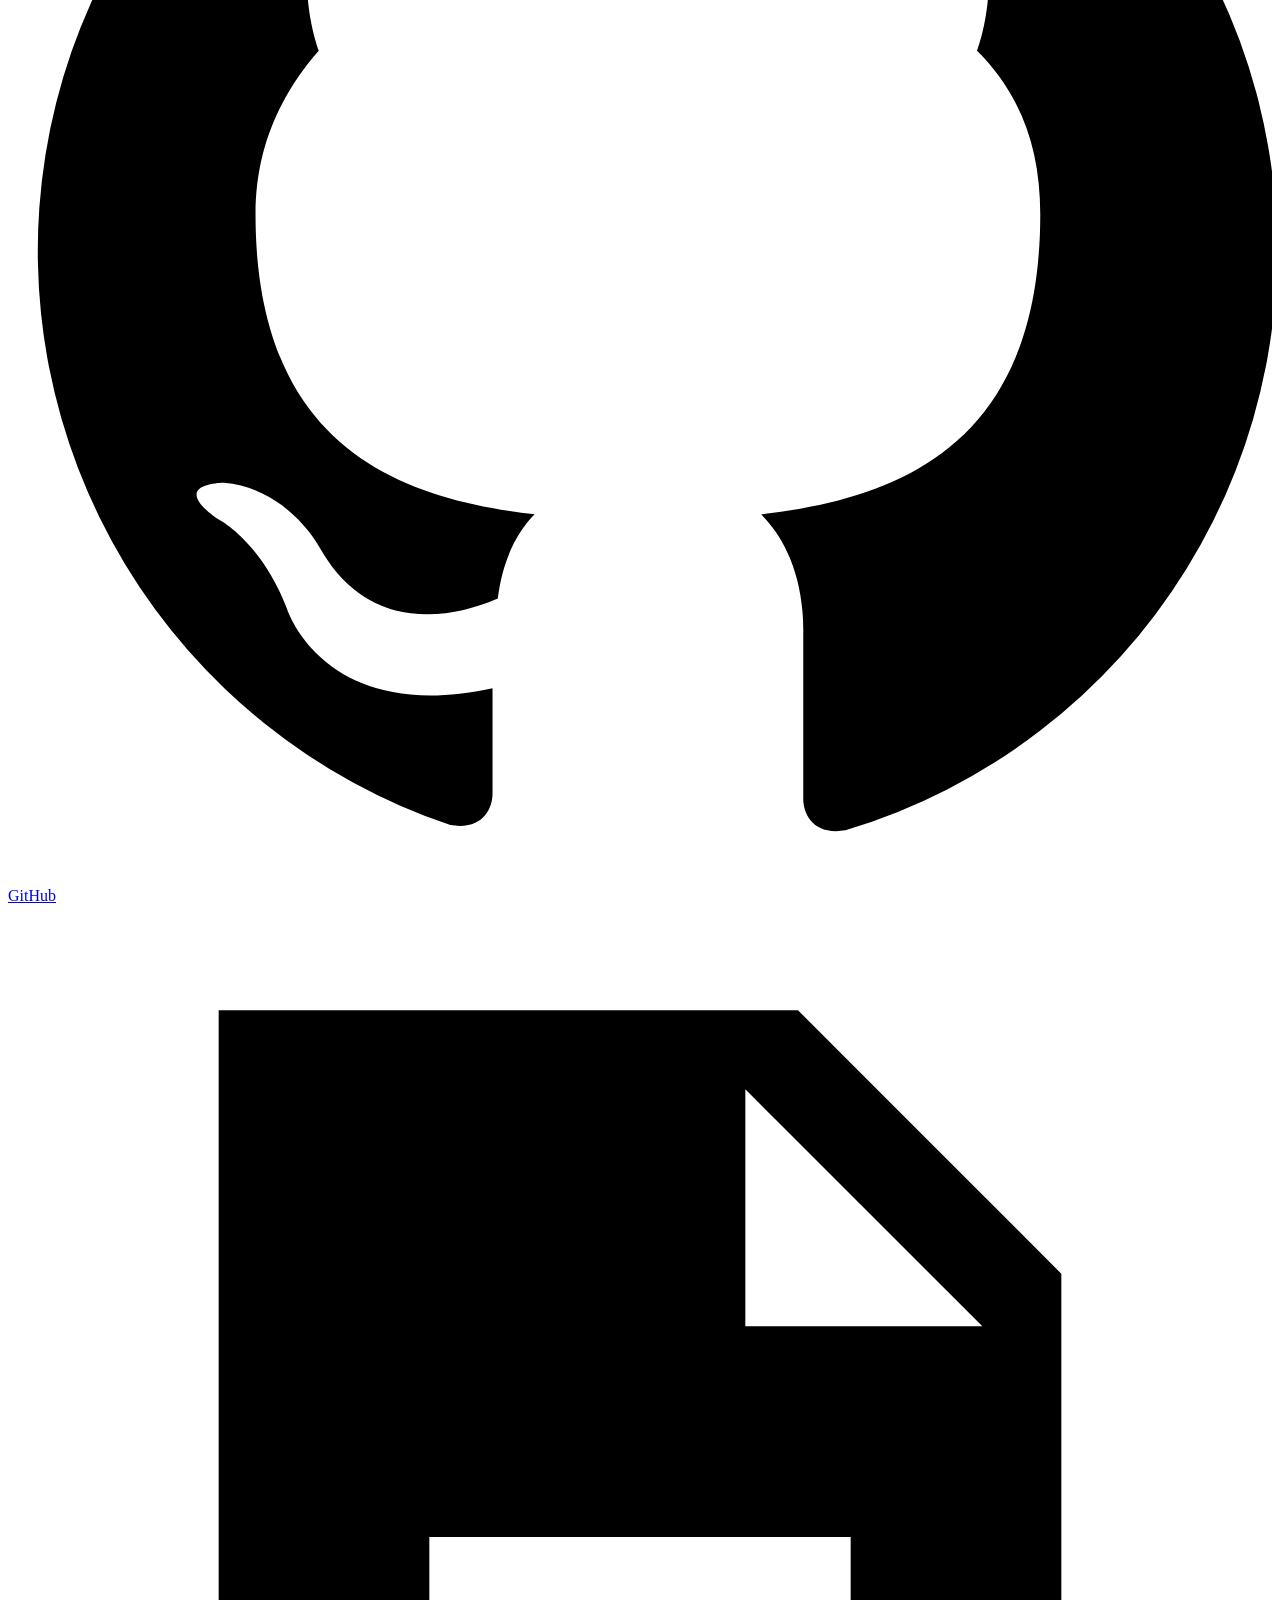
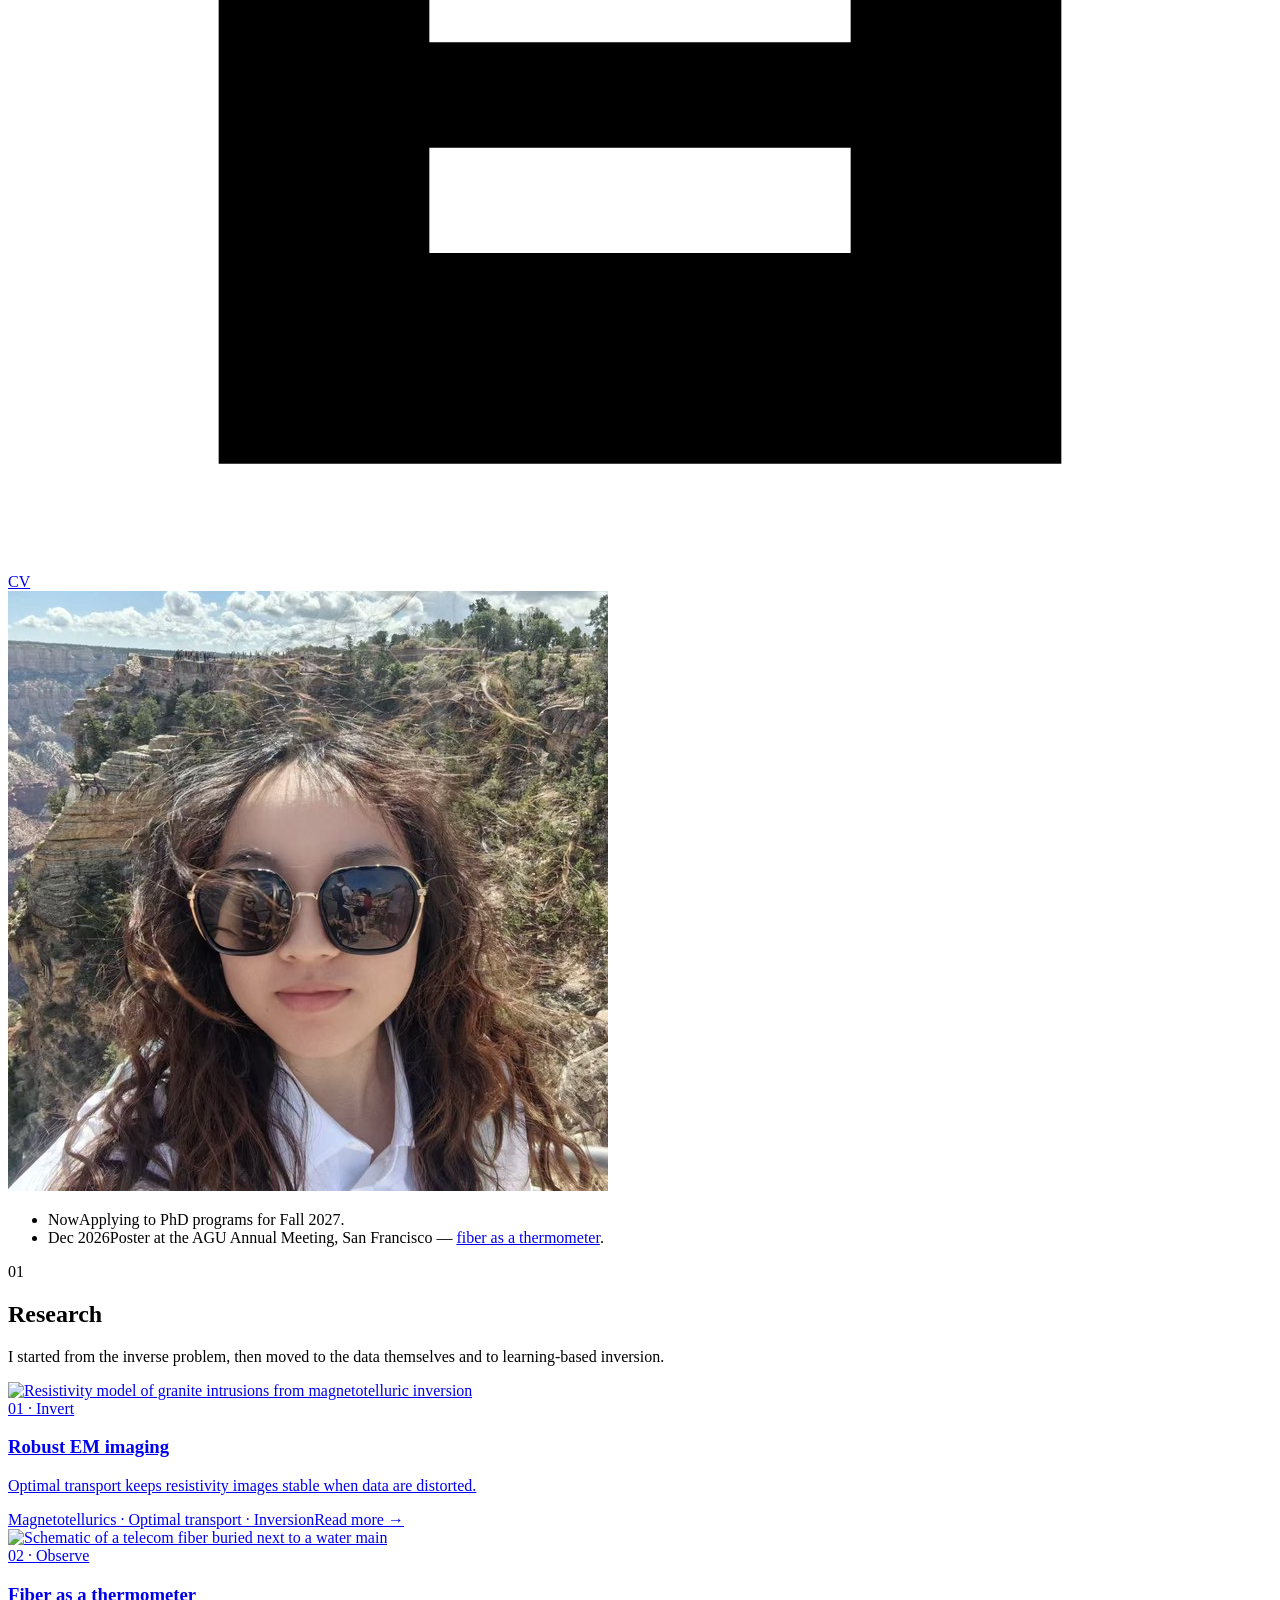
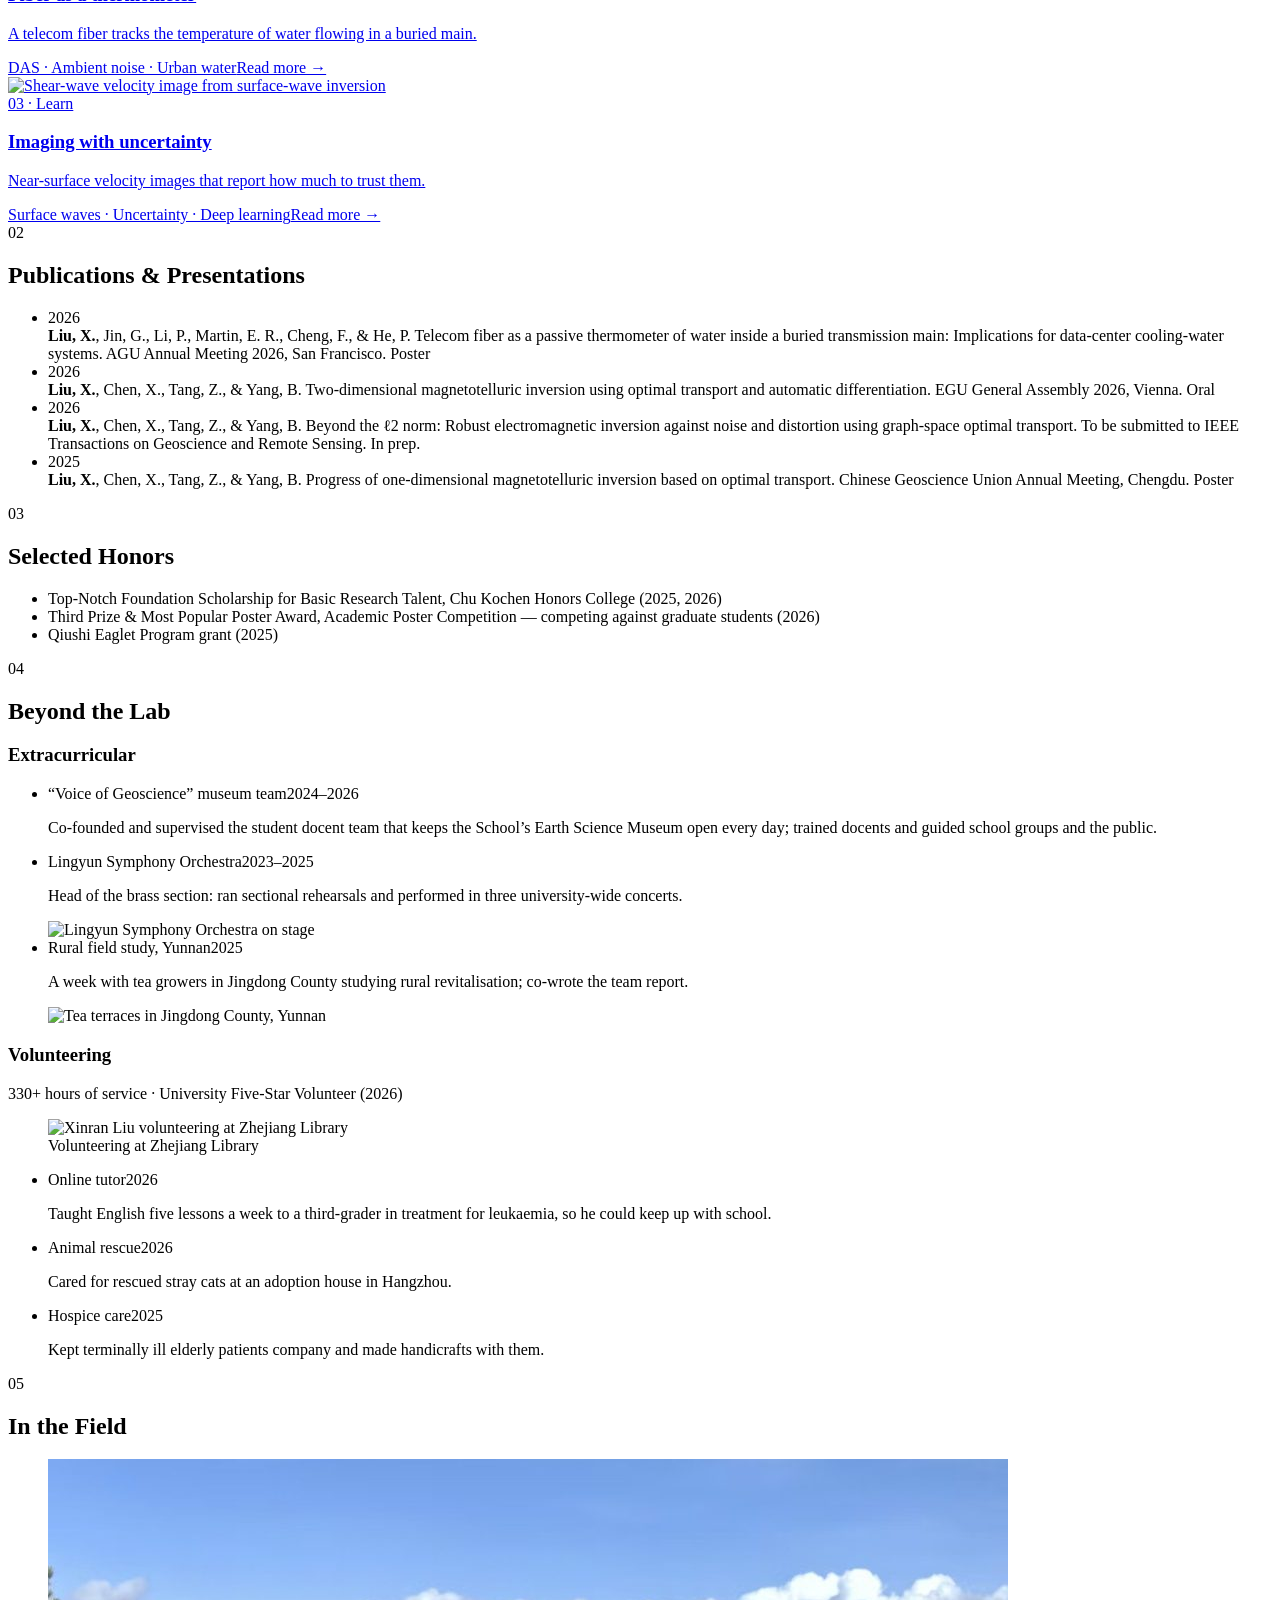
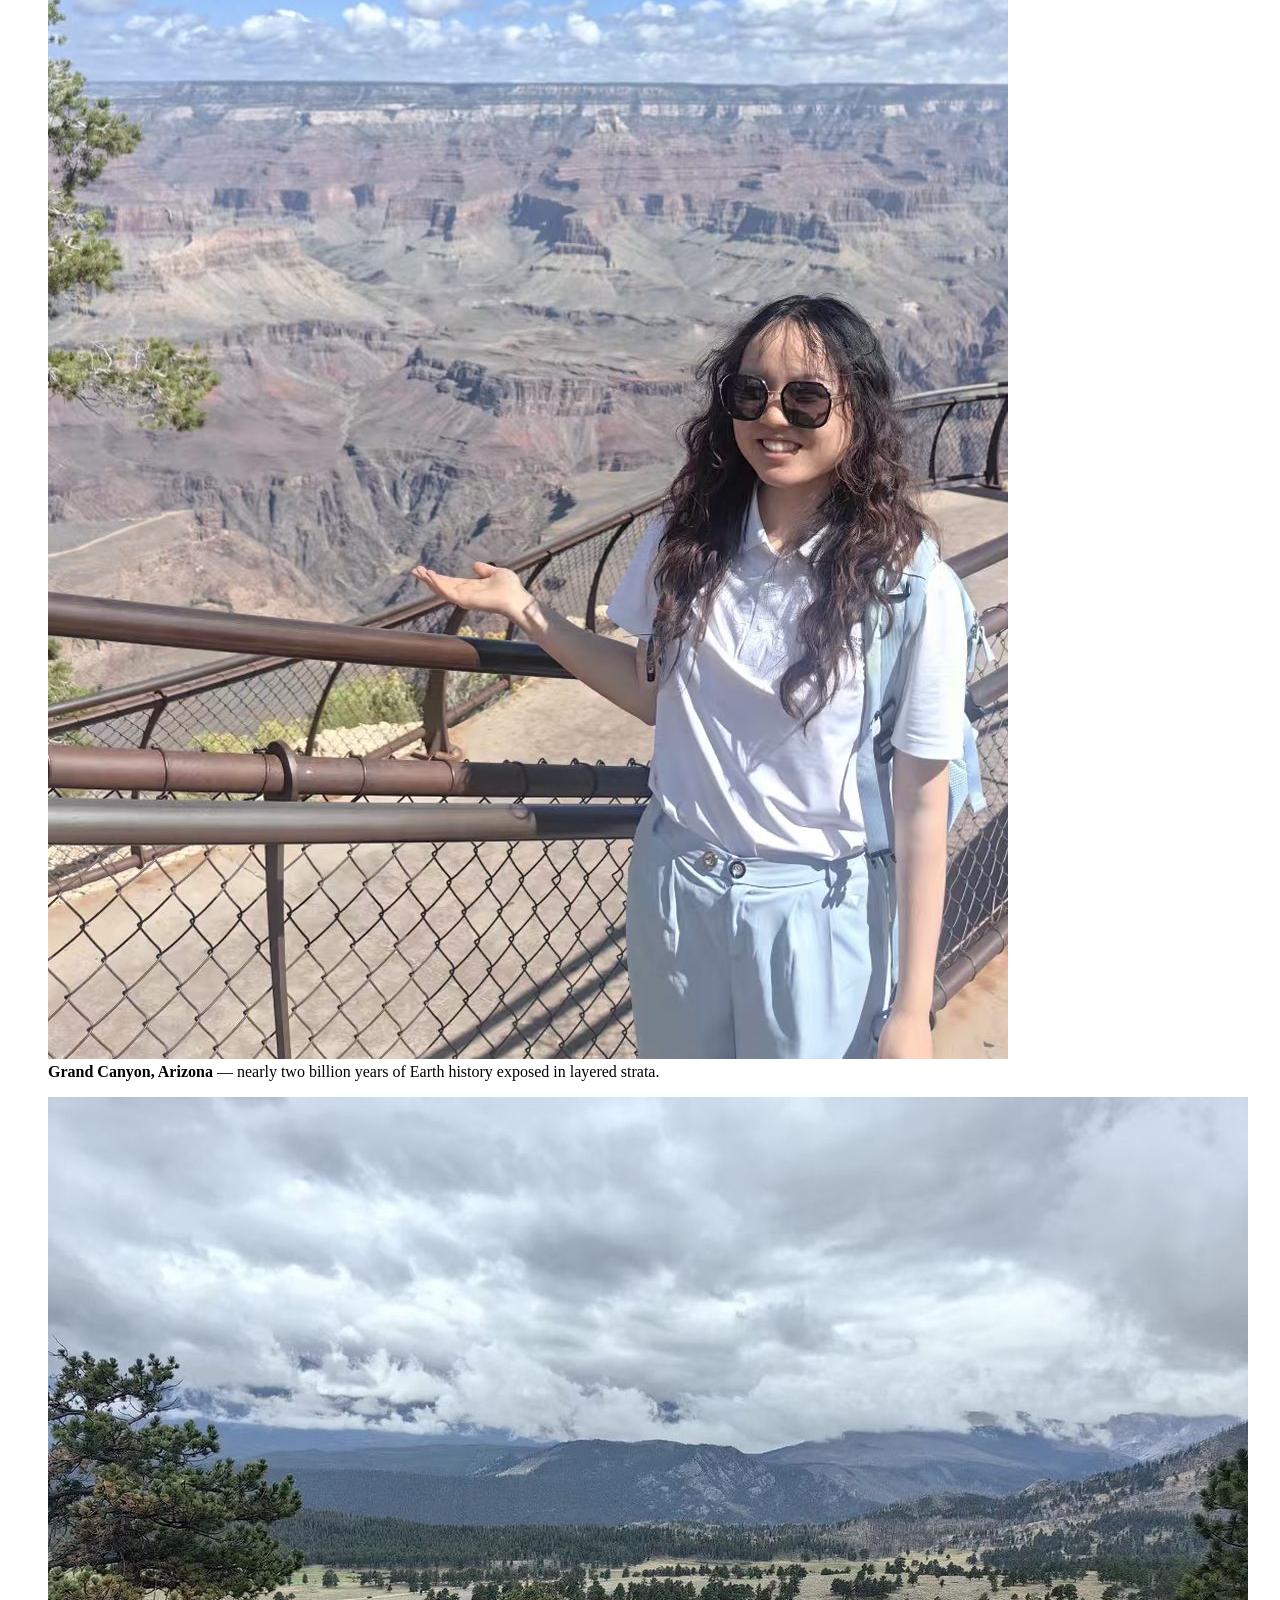
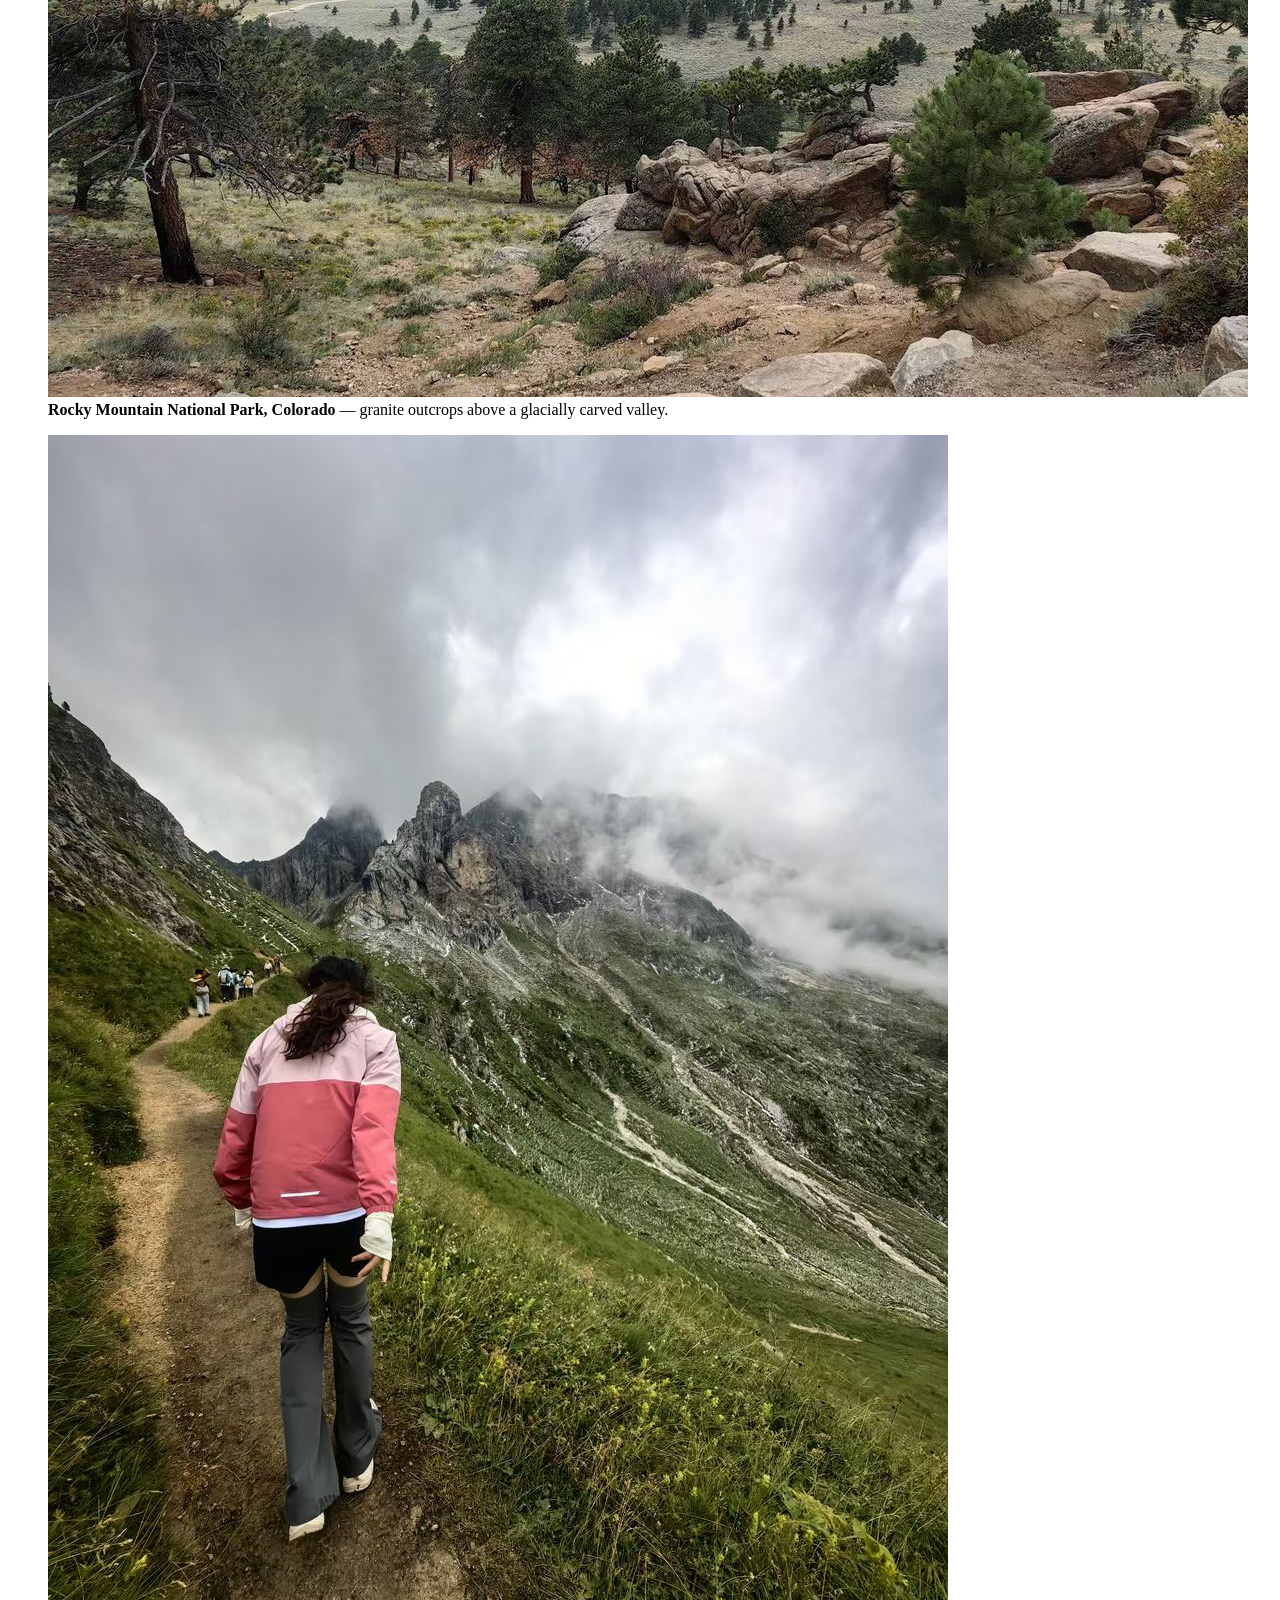
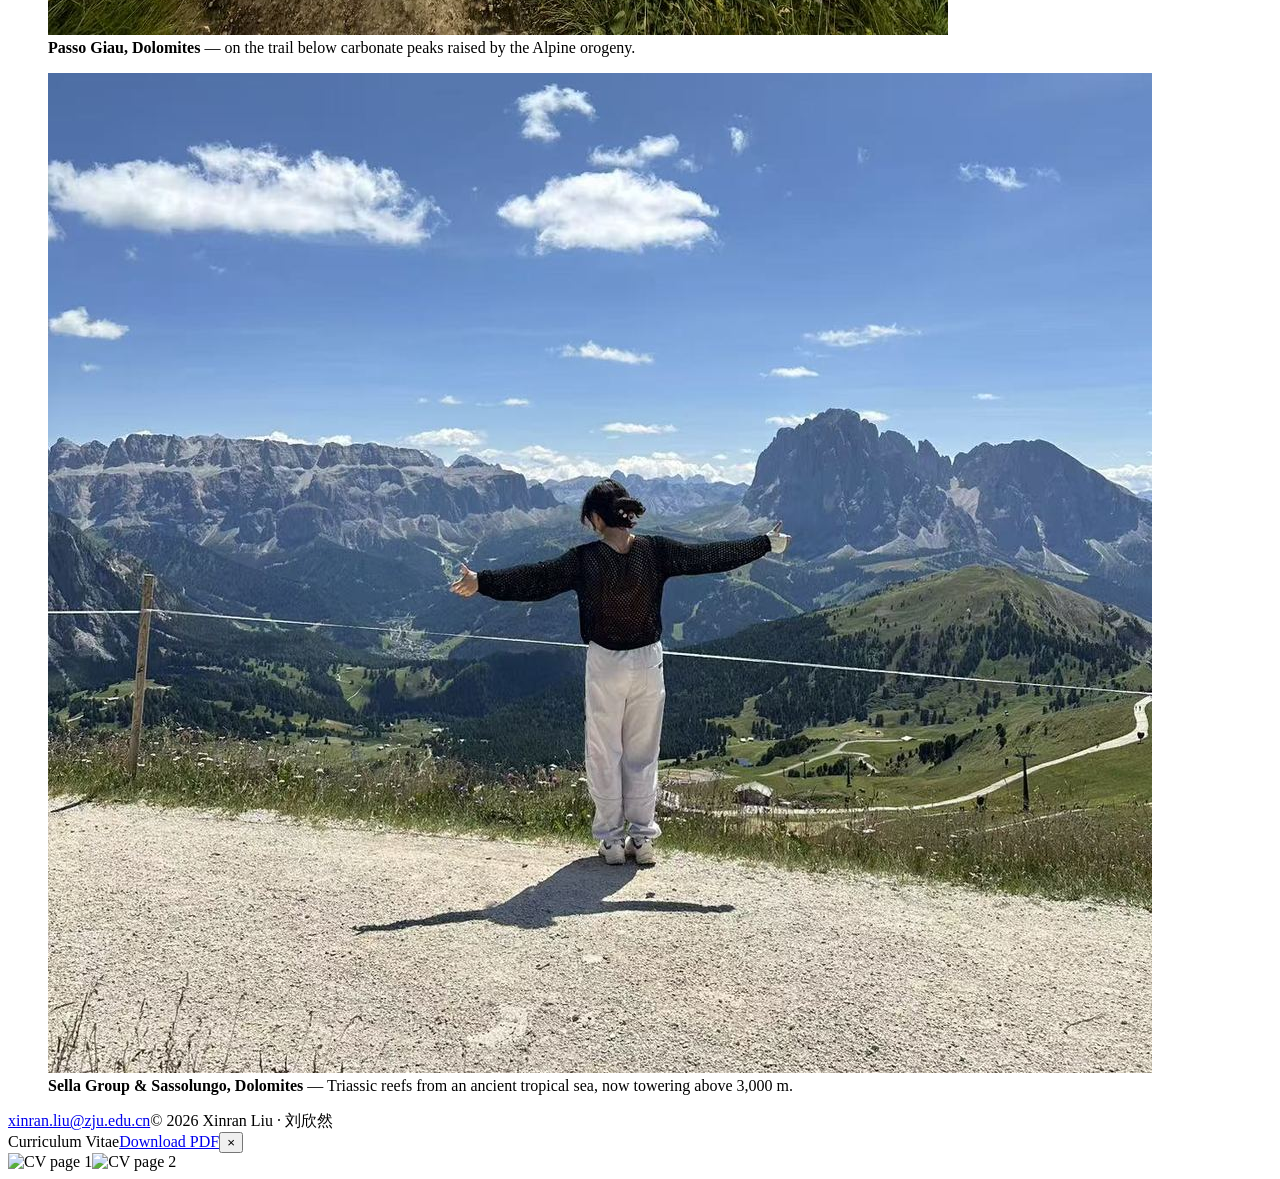
==== commit e92c6c14: "Add files via upload" ====
--- a/index.html
+++ b/index.html
@@ -3,143 +3,29 @@
 <head>
 <meta charset="utf-8">
 <meta name="viewport" content="width=device-width, initial-scale=1, viewport-fit=cover">
-<meta name="description" content="Xinran Liu (刘欣然) — undergraduate researcher in computational geophysics at Zhejiang University. DAS, imaging, inversion, environmental monitoring.">
+<meta name="description" content="Xinran Liu (刘欣然) — geophysical imaging and inversion, and fiber-optic sensing to monitor environmental change. Zhejiang University.">
 <meta name="theme-color" content="#176b72">
 <meta property="og:title" content="Xinran Liu 刘欣然 · Geophysics">
-<meta property="og:description" content="DAS · Imaging · Computational geophysics · Monitoring for environmental change">
+<meta property="og:description" content="Geophysical imaging and inversion, and fiber-optic sensing to monitor environmental change.">
 <title>Xinran Liu 刘欣然 | Geophysics</title>
-<style>
-:root{--ink:#172b3a;--muted:#5d6e7a;--line:#dce4e8;--paper:#fbfcfc;--card:#fff;--accent:#176b72;--pale:#edf4f3;--body:#344b59}
-@media(prefers-color-scheme:dark){:root{--ink:#e6eef1;--muted:#9aabb5;--line:#2a3a44;--paper:#111a20;--card:#17232b;--accent:#5fb8bd;--pale:#1d3136;--body:#c3d1d8}}
-*{box-sizing:border-box}
-html{scroll-behavior:smooth;-webkit-text-size-adjust:100%}
-body{margin:0;background:var(--paper);color:var(--ink);font:16px/1.65 -apple-system,BlinkMacSystemFont,"Segoe UI","PingFang SC","Hiragino Sans GB","Microsoft YaHei",sans-serif}
-a{color:var(--accent);text-decoration:none}a:hover{text-decoration:underline}
-.wrap{max-width:980px;margin:auto;padding:0 28px}
-.serif{font-family:Georgia,"Times New Roman","Songti SC",serif}
-
-/* nav */
-header{position:sticky;top:0;z-index:10;border-bottom:1px solid var(--line);background:color-mix(in srgb,var(--card) 92%,transparent);backdrop-filter:blur(8px);-webkit-backdrop-filter:blur(8px)}
-nav{display:flex;justify-content:space-between;align-items:center;min-height:60px;gap:20px}
-.brand{font:700 19px Georgia,serif;letter-spacing:.02em;color:var(--ink);white-space:nowrap}
-.navlinks{display:flex;gap:22px;font-size:13px;overflow-x:auto;scrollbar-width:none}
-.navlinks::-webkit-scrollbar{display:none}
-.navlinks a{color:var(--muted);white-space:nowrap;padding:6px 0}
-.navlinks a:hover{color:var(--accent);text-decoration:none}
-
-/* hero */
-.hero{padding:68px 0 54px;display:grid;grid-template-columns:1fr 210px;gap:48px;align-items:center}
-.kicker{text-transform:uppercase;letter-spacing:.16em;color:var(--accent);font-size:11px;font-weight:700}
-h1{font:500 clamp(40px,7vw,62px)/1.08 Georgia,serif;letter-spacing:-.03em;margin:14px 0 4px}
-.cn-name{font-size:22px;color:var(--muted);letter-spacing:.18em;margin-bottom:14px}
-.subtitle{font-size:17px;color:var(--muted);max-width:640px}
-.subtitle b{color:var(--ink);font-weight:600}
-.interests{display:flex;flex-wrap:wrap;gap:8px;margin-top:18px}
-.actions{display:flex;gap:10px;flex-wrap:wrap;margin-top:26px}
-.btn{display:inline-flex;align-items:center;gap:7px;padding:10px 16px;border:1px solid var(--accent);border-radius:4px;font-size:13px;font-weight:650;min-height:42px}
-.btn:hover{text-decoration:none;background:var(--pale)}
-.btn.primary{background:var(--accent);color:#fff}
-.btn.primary:hover{opacity:.9;background:var(--accent)}
-.btn svg{width:16px;height:16px;fill:currentColor}
-.avatar{width:210px;height:210px;border-radius:50%;overflow:hidden;border:1px solid var(--line);background:linear-gradient(145deg,var(--pale),var(--card));display:flex;align-items:center;justify-content:center;color:var(--accent);font:italic 60px Georgia,serif;justify-self:end}
-.avatar img{width:100%;height:100%;object-fit:cover;display:block}
-
-/* sections */
-section{padding:44px 0;border-top:1px solid var(--line);scroll-margin-top:64px}
-.section-head{display:flex;align-items:baseline;gap:16px;margin-bottom:22px;flex-wrap:wrap}
-h2{font:500 28px Georgia,serif;margin:0}
-.section-no{font-size:11px;letter-spacing:.12em;color:var(--accent);font-weight:700}
-p{margin:9px 0;color:var(--body)}
-.grid{display:grid;grid-template-columns:repeat(auto-fit,minmax(280px,1fr));gap:16px}
-.card{background:var(--card);border:1px solid var(--line);padding:20px 21px;border-radius:6px;display:flex;flex-direction:column}
-.card h3{font-size:16.5px;line-height:1.4;margin:6px 0 8px}
-.card p{font-size:14.5px}
-.card .more{margin-top:auto;padding-top:8px;font-size:14px}
-.meta{font-size:11.5px;color:var(--muted);letter-spacing:.06em;text-transform:uppercase}
-.tags{display:flex;flex-wrap:wrap;gap:7px;margin-top:12px}
-.tag{font-size:11.5px;background:var(--pale);color:var(--accent);padding:4px 9px;border-radius:3px}
-
-/* publications */
-.pubs{list-style:none;padding:0;margin:0}
-.pubs li{padding:14px 0;border-bottom:1px solid var(--line);display:grid;grid-template-columns:62px 1fr;gap:14px;color:var(--body);font-size:15px}
-.pubs li:last-child{border-bottom:0}
-.year{font:600 14px Georgia,serif;color:var(--accent);padding-top:2px}
-.pubs .title{color:var(--ink);font-weight:600}
-.pubs .venue{font-style:italic}
-.badge{display:inline-block;font-size:10.5px;font-weight:700;letter-spacing:.06em;text-transform:uppercase;padding:2px 7px;border-radius:3px;border:1px solid var(--accent);color:var(--accent);margin-left:4px;vertical-align:1px}
-
-/* honors */
-.honors{margin:0;padding-left:19px;color:var(--body);font-size:15px}
-.honors li{margin:7px 0}
-
-/* gallery: fixed-height row, images keep their own aspect ratio */
-.gallery{display:flex;flex-wrap:wrap;gap:16px}
-.gallery figure{margin:0;flex:var(--r,1) 1 0;min-width:0}
-.gallery img{width:100%;height:auto;aspect-ratio:var(--ar);object-fit:cover;display:block;border-radius:6px;border:1px solid var(--line);background:var(--pale)}
-.gallery figcaption{font-size:13px;color:var(--muted);margin-top:8px;line-height:1.5}
-.gallery figcaption b{color:var(--ink);font-weight:600}
-
-/* contact */
-.contact{display:grid;grid-template-columns:1fr 1fr;gap:0 28px}
-.contact-item{padding:14px 0;border-bottom:1px solid var(--line)}
-.contact-item p{margin:2px 0 0}
-.contact-item a{word-break:break-all}
-footer{padding:26px 0 calc(40px + env(safe-area-inset-bottom));color:var(--muted);font-size:12px}
-
-/* mobile */
-@media(max-width:720px){
- .wrap{padding:0 20px}
- nav{min-height:54px}
- .brand{font-size:17px}
- .navlinks{gap:13px;font-size:12.5px}
- .brand{font-size:16px}
- .hero{grid-template-columns:1fr;gap:22px;padding:34px 0 38px;text-align:left}
- .avatar{order:-1;width:112px;height:112px;font-size:36px;justify-self:start}
- .cn-name{font-size:19px;margin-bottom:10px}
- .subtitle{font-size:16px}
- .actions .btn{flex:1 1 calc(50% - 10px);justify-content:center}
- section{padding:34px 0}
- h2{font-size:24px}
- .grid{grid-template-columns:1fr}
- .pubs li{grid-template-columns:1fr;gap:2px}
- .contact{grid-template-columns:1fr}
- .gallery{flex-wrap:nowrap;overflow-x:auto;scroll-snap-type:x mandatory;scroll-padding:0 20px;margin:0 -20px;padding:0 20px 6px;scrollbar-width:none}
- .gallery::-webkit-scrollbar{display:none}
- .gallery figure{flex:0 0 auto;width:calc(300px * var(--r));max-width:86vw;scroll-snap-align:start}
-}
-@media(max-width:480px){.navlinks a[href="#honors"],.navlinks a[href="#field"]{display:none}}
-/* CV viewer */
-.cv-modal{position:fixed;inset:0;z-index:50;display:none;flex-direction:column;background:rgba(10,18,24,.82);backdrop-filter:blur(3px);-webkit-backdrop-filter:blur(3px)}
-.cv-modal.open{display:flex}
-.cv-bar{display:flex;align-items:center;gap:10px;padding:10px 16px;padding-top:calc(10px + env(safe-area-inset-top));background:var(--card);border-bottom:1px solid var(--line)}
-.cv-bar .t{font:600 15px Georgia,serif;color:var(--ink);margin-right:auto}
-.cv-bar a,.cv-bar button{font:650 13px inherit;font-family:inherit;display:inline-flex;align-items:center;min-height:38px;padding:0 14px;border-radius:4px;border:1px solid var(--accent);color:var(--accent);background:transparent;cursor:pointer}
-.cv-bar a:hover{text-decoration:none;background:var(--pale)}
-.cv-bar .x{border-color:var(--line);color:var(--muted);font-size:20px;padding:0 12px}
-.cv-pages{flex:1;overflow-y:auto;-webkit-overflow-scrolling:touch;overscroll-behavior:contain;padding:20px 16px calc(28px + env(safe-area-inset-bottom))}
-.cv-pages img{display:block;width:100%;max-width:860px;height:auto;aspect-ratio:1275/1650;margin:0 auto 16px;background:#fff;border-radius:3px;box-shadow:0 4px 24px rgba(0,0,0,.35)}
-body.noscroll{overflow:hidden}
-@media(max-width:720px){.cv-pages{padding:10px 8px 24px}.cv-pages img{margin-bottom:10px}.cv-bar{padding-left:12px;padding-right:12px}.cv-bar .t{font-size:14px}}
-</style>
+<link rel="stylesheet" href="assets/site.css">
 </head>
 <body>
 <header><div class="wrap"><nav>
  <a class="brand" href="#top">Xinran Liu</a>
- <div class="navlinks"><a href="#research">Research</a><a href="#publications">Publications</a><a href="#honors">Honors</a><a href="#field">Field</a><a href="#contact">Contact</a></div>
+ <div class="navlinks"><a href="#research">Research</a><a href="#publications">Publications</a><a class="opt" href="#honors">Honors</a><a href="#beyond">Beyond the Lab</a><a class="opt" href="#field">Field</a></div>
 </nav></div></header>
 
 <main class="wrap" id="top">
 <div class="hero">
  <div>
-  <div class="kicker">Computational Geophysics · Zhejiang University</div>
+  <p class="motto">Geophysics should not be disconnected from society.</p>
   <h1>Xinran Liu</h1>
   <div class="cn-name serif">刘欣然</div>
-  <div class="subtitle">Undergraduate researcher, <b>School of Earth Sciences, Zhejiang University</b> (Chu Kochen Honors College). I work on geophysical imaging and inversion, and on using fiber-optic sensing to monitor environmental change.</div>
-  <div class="interests">
-   <span class="tag">Distributed Acoustic Sensing</span><span class="tag">Imaging</span><span class="tag">Computational geophysics</span><span class="tag">Environmental monitoring</span>
-  </div>
+  <p class="intro">I work on geophysical imaging and inversion, and on using fiber-optic sensing to monitor environmental change.</p>
+  <div class="affil">School of Earth Sciences, <span style="white-space:nowrap">Zhejiang University</span><span class="sep">·</span><span class="co">Chu Kochen Honors College</span></div>
   <div class="actions">
-   <a class="btn primary" id="mail-btn" href="#contact"><svg viewBox="0 0 24 24"><path d="M2 5h20v14H2zm2 2v.5l8 5 8-5V7zm16 2.8-8 5-8-5V17h16z"/></svg>Email</a>
+   <a class="btn primary" id="mail-btn" href="#footer"><svg viewBox="0 0 24 24"><path d="M2 5h20v14H2zm2 2v.5l8 5 8-5V7zm16 2.8-8 5-8-5V17h16z"/></svg>Email</a>
    <a class="btn" href="https://www.linkedin.com/in/xinran-liu-3387aa37b/" target="_blank" rel="noopener"><svg viewBox="0 0 24 24"><path d="M4.98 3.5a2.5 2.5 0 1 1 0 5 2.5 2.5 0 0 1 0-5zM3 9h4v12H3zm7 0h3.8v1.7h.1c.5-1 1.8-2 3.8-2 4 0 4.8 2.7 4.8 6.1V21h-4v-5.5c0-1.3 0-3-1.8-3s-2.1 1.4-2.1 2.9V21h-4z"/></svg>LinkedIn</a>
    <a class="btn" href="https://github.com/MTinv-OT/MTinv_OT" target="_blank" rel="noopener"><svg viewBox="0 0 24 24"><path d="M12 .5a11.5 11.5 0 0 0-3.6 22.4c.6.1.8-.3.8-.6v-2c-3.2.7-3.9-1.5-3.9-1.5-.5-1.3-1.3-1.7-1.3-1.7-1-.7.1-.7.1-.7 1.2.1 1.8 1.2 1.8 1.2 1 1.8 2.7 1.3 3.4 1 .1-.8.4-1.3.7-1.6-2.6-.3-5.3-1.3-5.3-5.7 0-1.3.5-2.3 1.2-3.1-.1-.3-.5-1.5.1-3.1 0 0 1-.3 3.2 1.2a11 11 0 0 1 5.8 0C17.3 4.8 18.3 5.1 18.3 5.1c.6 1.6.2 2.8.1 3.1.8.8 1.2 1.8 1.2 3.1 0 4.4-2.7 5.4-5.3 5.7.4.4.8 1.1.8 2.2v3.2c0 .3.2.7.8.6A11.5 11.5 0 0 0 12 .5z"/></svg>GitHub</a>
    <a class="btn" id="cv-btn" href="assets/Xinran_Liu_CV_public.pdf" target="_blank" rel="noopener"><svg viewBox="0 0 24 24"><path d="M6 2h9l5 5v15H4V2zm8 1.5V8h4.5zM8 12v2h8v-2zm0 4v2h8v-2z"/></svg>CV</a>
@@ -148,33 +34,32 @@
  <div class="avatar" aria-label="Photo of Xinran Liu"><img src="assets/avatar.jpg" alt="Xinran Liu" onerror="this.style.display='none'"><span class="initials">XL</span></div>
 </div>
 
+<ul class="news" aria-label="News">
+ <li><span class="when">Now</span><span>Applying to PhD programs for Fall 2027.</span></li>
+ <li><span class="when">Dec 2026</span><span>Poster at the AGU Annual Meeting, San Francisco — <a href="projects/observe.html">fiber as a thermometer</a>.</span></li>
+</ul>
+
 <section id="research">
- <div class="section-head"><span class="section-no">01 / RESEARCH</span><h2>Research</h2></div>
- <div class="grid">
-  <article class="card">
-   <div class="meta">DAS · Ambient noise · Summer 2026</div>
-   <h3>Time-lapse ambient-noise monitoring with fiber-optic DAS</h3>
-   <p>Visiting scholar at Colorado School of Mines (with Prof. Ge Jin &amp; Prof. Eileen R. Martin). Using a telecom fiber above a buried water main, I found that seasonal seismic velocity changes (dv/v) track the temperature of the flowing water, and identified pump-excited guided waves inside the pipe.</p>
-   <div class="tags"><span class="tag">DAS</span><span class="tag">Interferometry</span><span class="tag">dv/v monitoring</span></div>
-  </article>
-  <article class="card">
-   <div class="meta">Inversion · Optimal transport · 2024–2026</div>
-   <h3>Differentiable magnetotelluric inversion with optimal transport</h3>
-   <p>A 2-D MT forward and inverse framework in PyTorch with automatic differentiation. Replacing the pointwise L2 misfit with a (graph-space) Sinkhorn distance makes the inversion more robust to static-shift distortion. Advisor: Prof. Bo Yang.</p>
-   <div class="tags"><span class="tag">MT inversion</span><span class="tag">Optimal transport</span><span class="tag">PyTorch</span></div>
-   <a class="more" href="https://github.com/MTinv-OT/MTinv_OT" target="_blank" rel="noopener">Code: MTinv_OT →</a>
-  </article>
-  <article class="card">
-   <div class="meta">Imaging · Deep learning · Thesis, 2026–</div>
-   <h3>Uncertainty-aware surface-wave dispersion inversion</h3>
-   <p>Undergraduate thesis on quasi-2-D near-surface shear-wave velocity imaging with probabilistic neural networks and spatial constraints, focusing on calibrated uncertainty. Advisors: Prof. Weichang Li &amp; Prof. Feng Cheng.</p>
-   <div class="tags"><span class="tag">Surface waves</span><span class="tag">Uncertainty</span><span class="tag">Generative models</span></div>
-  </article>
+ <div class="section-head"><span class="section-no">01</span><h2>Research</h2></div>
+ <p class="thread">I started from the inverse problem, then moved to the data themselves and to learning-based inversion.</p>
+ <div class="cards">
+  <a class="pcard" href="projects/invert.html">
+   <img src="assets/fig/thumb-invert.png" alt="Resistivity model of granite intrusions from magnetotelluric inversion" width="720" height="450" loading="lazy">
+   <div class="body"><span class="step">01 · Invert</span><h3>Robust EM imaging</h3><p>Optimal transport keeps resistivity images stable when data are distorted.</p><span class="kw">Magnetotellurics · Optimal transport · Inversion</span><span class="more">Read more →</span></div>
+  </a>
+  <a class="pcard" href="projects/observe.html">
+   <img src="assets/fig/thumb-observe.jpg" alt="Schematic of a telecom fiber buried next to a water main" width="720" height="450" loading="lazy">
+   <div class="body"><span class="step">02 · Observe</span><h3>Fiber as a thermometer</h3><p>A telecom fiber tracks the temperature of water flowing in a buried main.</p><span class="kw">DAS · Ambient noise · Urban water</span><span class="more">Read more →</span></div>
+  </a>
+  <a class="pcard" href="projects/learn.html">
+   <img src="assets/fig/thumb-learn.png" alt="Shear-wave velocity image from surface-wave inversion" width="720" height="450" loading="lazy">
+   <div class="body"><span class="step">03 · Learn</span><h3>Imaging with uncertainty</h3><p>Near-surface velocity images that report how much to trust them.</p><span class="kw">Surface waves · Uncertainty · Deep learning</span><span class="more">Read more →</span></div>
+  </a>
  </div>
 </section>
 
 <section id="publications">
- <div class="section-head"><span class="section-no">02 / OUTPUT</span><h2>Publications &amp; Presentations</h2></div>
+ <div class="section-head"><span class="section-no">02</span><h2>Publications &amp; Presentations</h2></div>
  <ul class="pubs">
   <li><span class="year">2026</span><div><b>Liu, X.</b>, Jin, G., Li, P., Martin, E. R., Cheng, F., &amp; He, P. <span class="title">Telecom fiber as a passive thermometer of water inside a buried transmission main: Implications for data-center cooling-water systems.</span> <span class="venue">AGU Annual Meeting 2026</span>, San Francisco. <span class="badge">Poster</span></div></li>
   <li><span class="year">2026</span><div><b>Liu, X.</b>, Chen, X., Tang, Z., &amp; Yang, B. <span class="title">Two-dimensional magnetotelluric inversion using optimal transport and automatic differentiation.</span> <span class="venue">EGU General Assembly 2026</span>, Vienna. <span class="badge">Oral</span></div></li>
@@ -184,41 +69,51 @@
 </section>
 
 <section id="honors">
- <div class="section-head"><span class="section-no">03 / RECOGNITION</span><h2>Selected Honors</h2></div>
+ <div class="section-head"><span class="section-no">03</span><h2>Selected Honors</h2></div>
  <ul class="honors">
   <li>Top-Notch Foundation Scholarship for Basic Research Talent, Chu Kochen Honors College (2025, 2026)</li>
-  <li>Third Prize &amp; Most Popular Poster Award, Academic Poster Competition, School of Earth Sciences — in a field of graduate students (2026)</li>
-  <li>Qiushi Eaglet Program grant, Zhejiang University (2025) — funded the visit to Colorado School of Mines</li>
-  <li>Second-Class University Scholarship, Zhejiang University (2026)</li>
-  <li>Honorable Mention, Mathematical Contest in Modeling (2026)</li>
+  <li>Third Prize &amp; Most Popular Poster Award, Academic Poster Competition — competing against graduate students (2026)</li>
+  <li>Qiushi Eaglet Program grant (2025)</li>
  </ul>
 </section>
 
+<section id="beyond">
+ <div class="section-head"><span class="section-no">04</span><h2>Beyond the Lab</h2></div>
+ <div class="beyond">
+  <div>
+   <h3>Extracurricular</h3>
+   <ul class="items">
+    <li><div class="t">“Voice of Geoscience” museum team<span>2024–2026</span></div><p>Co-founded and supervised the student docent team that keeps the School’s Earth Science Museum open every day; trained docents and guided school groups and the public.</p></li>
+    <li><div class="t">Lingyun Symphony Orchestra<span>2023–2025</span></div><p>Head of the brass section: ran sectional rehearsals and performed in three university-wide concerts.</p><img style="object-position:50% 15%" src="assets/life/orchestra.jpg" alt="Lingyun Symphony Orchestra on stage" width="669" height="565" loading="lazy"></li>
+    <li><div class="t">Rural field study, Yunnan<span>2025</span></div><p>A week with tea growers in Jingdong County studying rural revitalisation; co-wrote the team report.</p><img src="assets/life/yunnan-tea.jpg" alt="Tea terraces in Jingdong County, Yunnan" width="1200" height="675" loading="lazy"></li>
+   </ul>
+  </div>
+  <div>
+   <h3>Volunteering</h3>
+   <p class="sub">330+ hours of service · University Five-Star Volunteer (2026)</p>
+   <figure class="vphoto"><img src="assets/life/volunteer-library.jpg" alt="Xinran Liu volunteering at Zhejiang Library" width="373" height="417" loading="lazy"><figcaption>Volunteering at Zhejiang Library</figcaption></figure>
+   <ul class="items">
+    <li><div class="t">Online tutor<span>2026</span></div><p>Taught English five lessons a week to a third-grader in treatment for leukaemia, so he could keep up with school.</p></li>
+    <li><div class="t">Animal rescue<span>2026</span></div><p>Cared for rescued stray cats at an adoption house in Hangzhou.</p></li>
+    <li><div class="t">Hospice care<span>2025</span></div><p>Kept terminally ill elderly patients company and made handicrafts with them.</p></li>
+   </ul>
+  </div>
+ </div>
+</section>
+
 <section id="field">
- <div class="section-head"><span class="section-no">04 / OUTSIDE</span><h2>In the Field</h2></div>
+ <div class="section-head"><span class="section-no">05</span><h2>In the Field</h2></div>
  <div class="gallery">
   <figure><img src="assets/photo/grand-canyon.jpg" alt="Xinran Liu at the South Rim of the Grand Canyon" width="960" height="1200" loading="lazy" decoding="async"><figcaption><b>Grand Canyon, Arizona</b> — nearly two billion years of Earth history exposed in layered strata.</figcaption></figure>
   <figure><img src="assets/photo/rocky-mountain.jpg" alt="Granite outcrop and glacial valley in Rocky Mountain National Park" width="1200" height="900" loading="lazy" decoding="async"><figcaption><b>Rocky Mountain National Park, Colorado</b> — granite outcrops above a glacially carved valley.</figcaption></figure>
- <figure><img src="assets/photo/alps.jpg" alt="Hiking a trail near Passo Giau in the Dolomites" width="900" height="1200" loading="lazy" decoding="async"><figcaption><b>Passo Giau, Dolomites</b> — on the trail below carbonate peaks raised by the Alpine orogeny.</figcaption></figure>
+  <figure><img src="assets/photo/alps.jpg" alt="Hiking a trail near Passo Giau in the Dolomites" width="900" height="1200" loading="lazy" decoding="async"><figcaption><b>Passo Giau, Dolomites</b> — on the trail below carbonate peaks raised by the Alpine orogeny.</figcaption></figure>
   <figure><img src="assets/photo/alps-summit.jpg" alt="View of the Sella Group and Sassolungo in the Dolomites" width="1104" height="1000" loading="lazy" decoding="async"><figcaption><b>Sella Group &amp; Sassolungo, Dolomites</b> — Triassic reefs from an ancient tropical sea, now towering above 3,000 m.</figcaption></figure>
  </div>
 </section>
+</main>
 
-<section id="contact">
- <div class="section-head"><span class="section-no">05 / CONNECT</span><h2>Contact</h2></div>
- <div class="contact">
-  <div>
-   <div class="contact-item"><div class="meta">Email</div><p><a id="mail-link" href="#contact">xinran.liu [at] zju.edu.cn</a></p></div>
-   <div class="contact-item"><div class="meta">LinkedIn</div><p><a href="https://www.linkedin.com/in/xinran-liu-3387aa37b/" target="_blank" rel="noopener">linkedin.com/in/xinran-liu</a></p></div>
-  </div>
-  <div>
-   <div class="contact-item"><div class="meta">Affiliation</div><p>School of Earth Sciences, Zhejiang University<br><span class="serif">浙江大学地球科学学院</span></p></div>
-   <div class="contact-item"><div class="meta">Location</div><p>Hangzhou, China</p></div>
-  </div>
- </div>
-</section>
-</main>
-<footer><div class="wrap">© 2026 Xinran Liu · 刘欣然</div></footer>
+<footer id="footer"><div class="wrap"><a class="mail-link" href="#footer">xinran.liu [at] zju.edu.cn</a><span>© 2026 Xinran Liu · 刘欣然</span></div></footer>
+
 <div class="cv-modal" id="cv-modal" role="dialog" aria-modal="true" aria-label="Curriculum vitae">
  <div class="cv-bar"><span class="t">Curriculum Vitae</span><a href="assets/Xinran_Liu_CV_public.pdf" download>Download PDF</a><button class="x" type="button" id="cv-close" aria-label="Close">×</button></div>
  <div class="cv-pages" id="cv-pages"><img data-src="assets/cv-page-1.png" alt="CV page 1" width="1275" height="1650"><img data-src="assets/cv-page-2.png" alt="CV page 2" width="1275" height="1650"></div>
@@ -226,11 +121,11 @@
 <script>
 // Assemble the email address at runtime so simple scrapers don't pick it up.
 (function(){var u='xinran.liu',d='zju.edu.cn',m='mailto:'+u+'@'+d;
-document.getElementById('mail-btn').href=m;var l=document.getElementById('mail-link');l.href=m;l.textContent=u+'@'+d;})();
+document.getElementById('mail-btn').href=m;document.querySelectorAll('.mail-link').forEach(function(l){l.href=m;l.textContent=u+'@'+d;});})();
 // Show initials only if no photo loaded.
 (function(){var a=document.querySelector('.avatar'),img=a.querySelector('img'),s=a.querySelector('.initials');
 function chk(){s.style.display=(img.complete&&img.naturalWidth)?'none':'';}
-if(img){img.addEventListener('load',chk);img.addEventListener('error',chk);}chk();})();
+img.addEventListener('load',chk);img.addEventListener('error',chk);chk();})();
 // Gallery: size each figure by its aspect ratio so photos share one row height.
 document.querySelectorAll('.gallery img').forEach(function(i){var r=i.getAttribute('width')/i.getAttribute('height');i.parentNode.style.setProperty('--r',r);i.style.setProperty('--ar',r);});
 // CV viewer: open page images in an overlay; the button still links to the PDF if scripts fail.
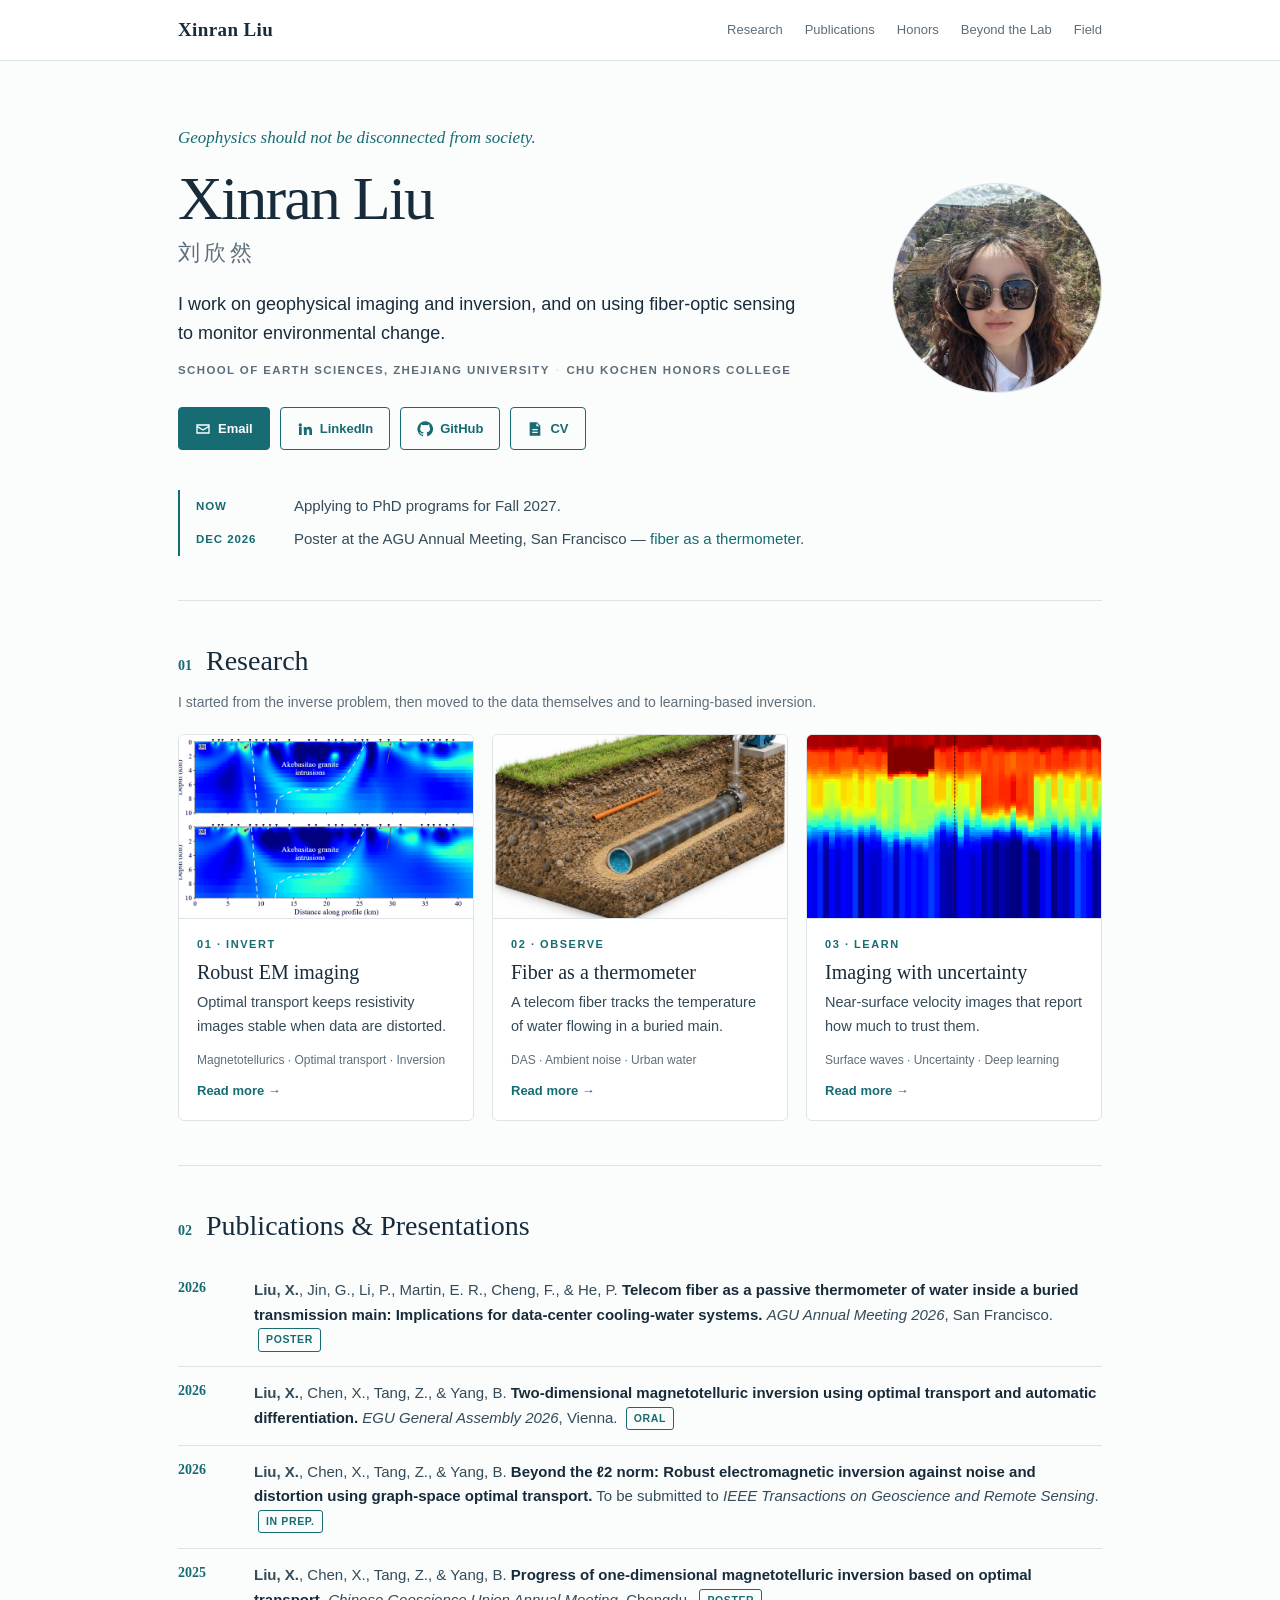
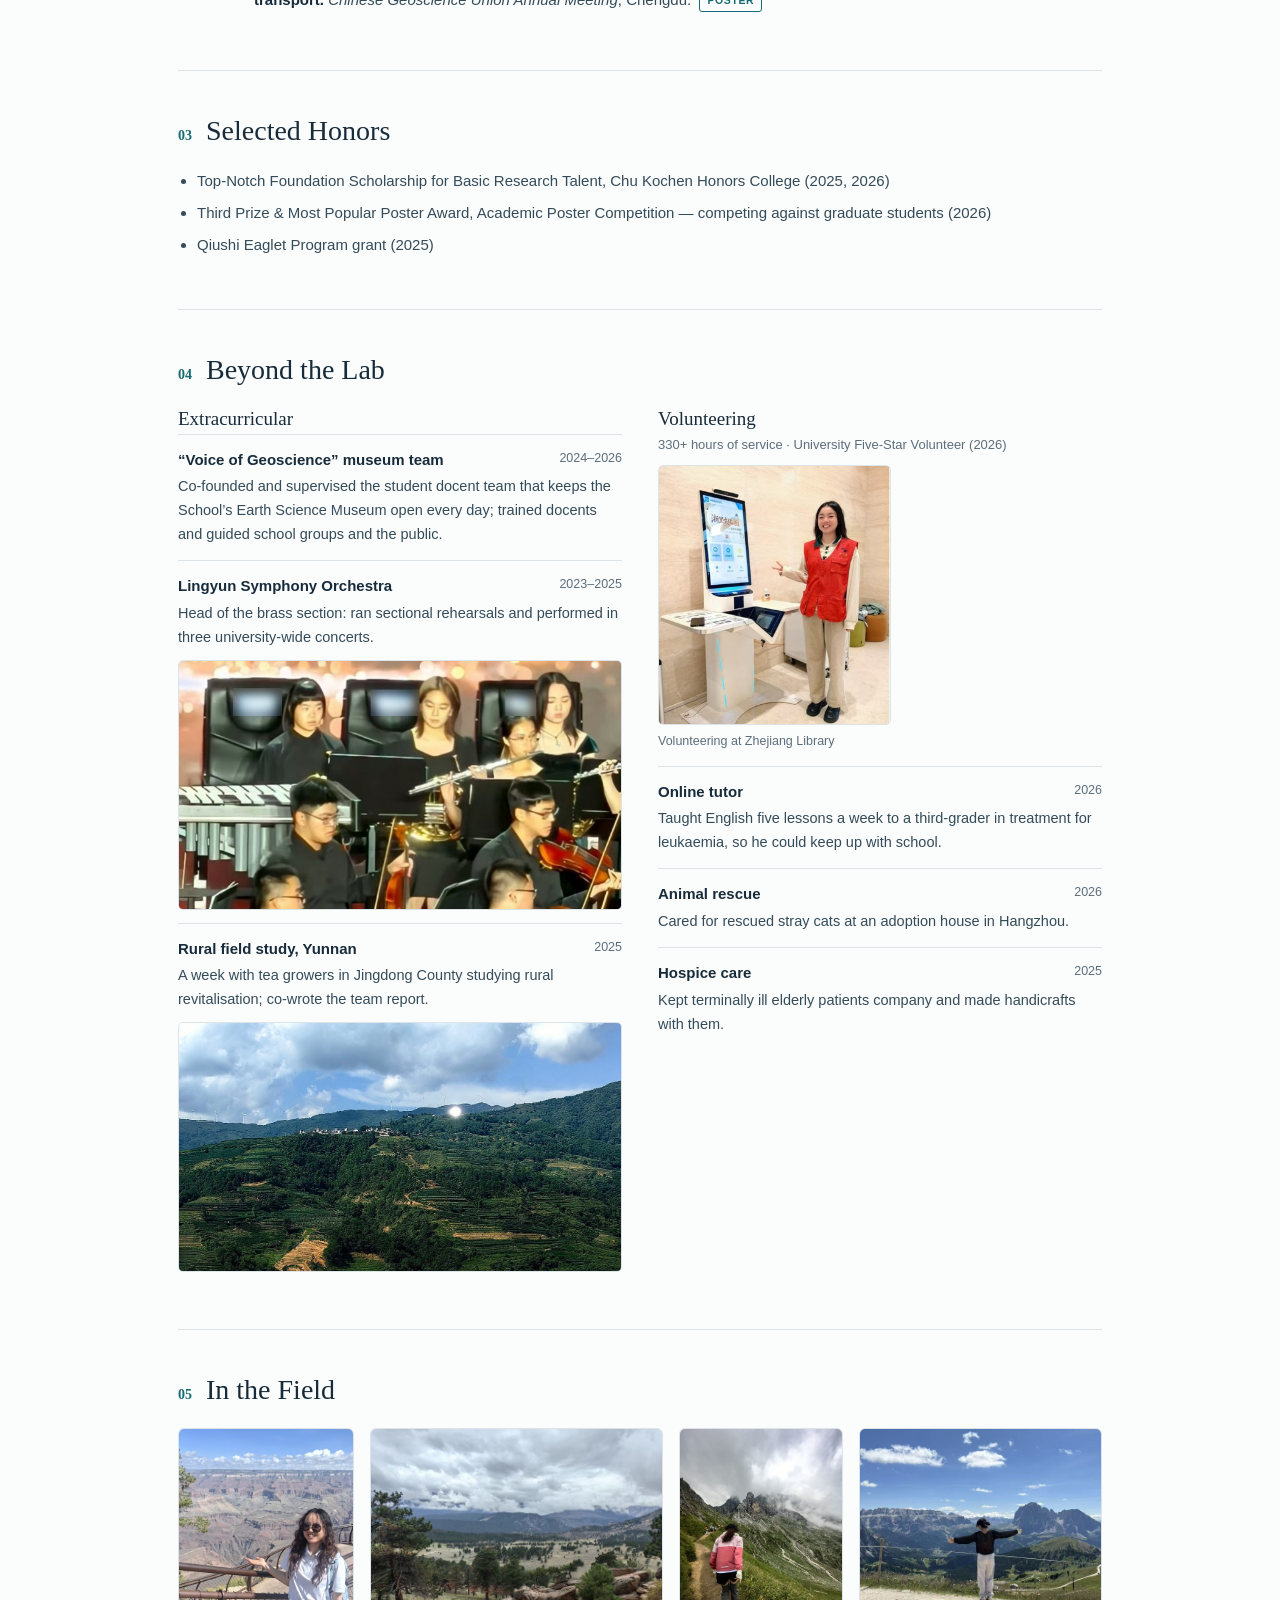
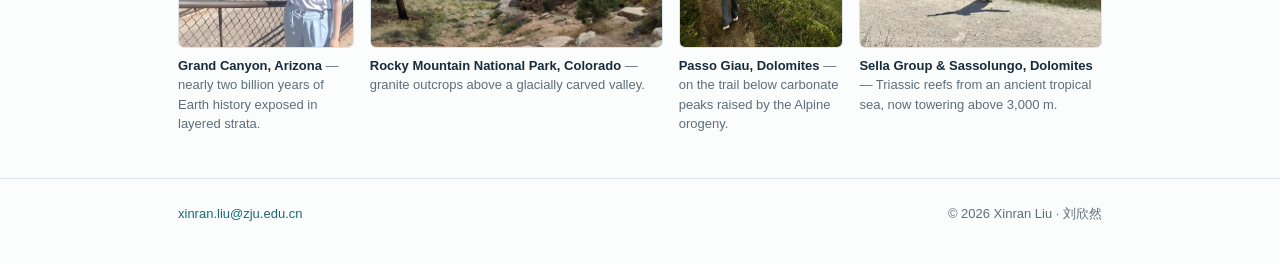
==== commit 1b49d32d: "Update EM thumbnail alt text" ====
--- a/index.html
+++ b/index.html
@@ -44,7 +44,7 @@
  <p class="thread">I started from the inverse problem, then moved to the data themselves and to learning-based inversion.</p>
  <div class="cards">
   <a class="pcard" href="projects/invert.html">
-   <img src="assets/fig/thumb-invert.png" alt="Resistivity model of granite intrusions from magnetotelluric inversion" width="720" height="450" loading="lazy">
+   <img src="assets/fig/thumb-invert.png" alt="Resistivity model across the Cascadia Subduction Zone from magnetotelluric inversion" width="720" height="450" loading="lazy">
    <div class="body"><span class="step">01 · Invert</span><h3>Robust EM imaging</h3><p>Optimal transport keeps resistivity images stable when data are distorted.</p><span class="kw">Magnetotellurics · Optimal transport · Inversion</span><span class="more">Read more →</span></div>
   </a>
   <a class="pcard" href="projects/observe.html">
--- a/assets/site.css
+++ b/assets/site.css
@@ -0,0 +1,163 @@
+:root{--ink:#172b3a;--muted:#5d6e7a;--line:#dce4e8;--paper:#fbfcfc;--card:#fff;--accent:#176b72;--pale:#edf4f3;--body:#344b59}
+@media(prefers-color-scheme:dark){:root{--ink:#e6eef1;--muted:#9aabb5;--line:#2a3a44;--paper:#111a20;--card:#17232b;--accent:#5fb8bd;--pale:#1d3136;--body:#c3d1d8}}
+*{box-sizing:border-box}
+html{scroll-behavior:smooth;-webkit-text-size-adjust:100%}
+body{margin:0;background:var(--paper);color:var(--ink);font:16px/1.65 -apple-system,BlinkMacSystemFont,"Segoe UI","PingFang SC","Hiragino Sans GB","Microsoft YaHei",sans-serif}
+a{color:var(--accent);text-decoration:none}a:hover{text-decoration:underline}
+img{max-width:100%}
+.wrap{max-width:980px;margin:auto;padding:0 28px}
+.serif{font-family:Georgia,"Times New Roman","Songti SC",serif}
+
+/* nav */
+header{position:sticky;top:0;z-index:10;border-bottom:1px solid var(--line);background:color-mix(in srgb,var(--card) 92%,transparent);backdrop-filter:blur(8px);-webkit-backdrop-filter:blur(8px)}
+nav{display:flex;justify-content:space-between;align-items:center;min-height:60px;gap:20px}
+.brand{font:700 19px Georgia,serif;letter-spacing:.02em;color:var(--ink);white-space:nowrap}
+.brand:hover{text-decoration:none}
+.navlinks{display:flex;gap:22px;font-size:13px;overflow-x:auto;scrollbar-width:none}
+.navlinks::-webkit-scrollbar{display:none}
+.navlinks a{color:var(--muted);white-space:nowrap;padding:6px 0}
+.navlinks a:hover{color:var(--accent);text-decoration:none}
+
+/* hero */
+.hero{padding:64px 0 40px;display:grid;grid-template-columns:1fr 210px;gap:48px;align-items:center}
+.motto{font:italic 17px/1.5 Georgia,serif;color:var(--accent);margin:0}
+h1{font:500 clamp(40px,7vw,62px)/1.08 Georgia,serif;letter-spacing:-.03em;margin:14px 0 4px}
+.cn-name{font-size:22px;color:var(--muted);letter-spacing:.18em;margin-bottom:18px}
+.intro{font-size:18px;line-height:1.6;color:var(--ink);max-width:620px;margin:0}
+.affil{margin-top:14px;font-size:11.5px;font-weight:650;letter-spacing:.12em;text-transform:uppercase;color:var(--muted);line-height:1.7}
+.affil .sep{margin:0 6px;color:var(--line)}
+.actions{display:flex;gap:10px;flex-wrap:wrap;margin-top:26px}
+.btn{display:inline-flex;align-items:center;gap:7px;padding:10px 16px;border:1px solid var(--accent);border-radius:4px;font-size:13px;font-weight:650;min-height:42px}
+.btn:hover{text-decoration:none;background:var(--pale)}
+.btn.primary{background:var(--accent);color:#fff}
+.btn.primary:hover{opacity:.9;background:var(--accent)}
+.btn svg{width:16px;height:16px;fill:currentColor}
+.avatar{width:210px;height:210px;border-radius:50%;overflow:hidden;border:1px solid var(--line);background:linear-gradient(145deg,var(--pale),var(--card));display:flex;align-items:center;justify-content:center;color:var(--accent);font:italic 60px Georgia,serif;justify-self:end}
+.avatar img{width:100%;height:100%;object-fit:cover;display:block}
+
+/* news */
+.news{list-style:none;margin:0 0 44px;padding:0;border-left:2px solid var(--accent)}
+.news li{display:grid;grid-template-columns:86px 1fr;gap:12px;padding:4px 0 4px 16px;font-size:15px;color:var(--body)}
+.news .when{font-size:11.5px;font-weight:700;letter-spacing:.08em;text-transform:uppercase;color:var(--accent);padding-top:3px}
+
+/* sections */
+section{padding:44px 0;border-top:1px solid var(--line);scroll-margin-top:64px}
+.section-head{display:flex;align-items:baseline;gap:14px;margin-bottom:22px}
+h2{font:500 28px Georgia,serif;margin:0}
+.section-no{font:600 14px Georgia,serif;color:var(--accent)}
+p{margin:9px 0;color:var(--body)}
+
+/* research cards */
+.cards{display:grid;grid-template-columns:repeat(3,1fr);gap:18px}
+.pcard{display:flex;flex-direction:column;background:var(--card);border:1px solid var(--line);border-radius:6px;overflow:hidden;color:inherit;transition:border-color .15s,transform .15s,box-shadow .15s}
+.pcard:hover{text-decoration:none;border-color:var(--accent);transform:translateY(-2px);box-shadow:0 6px 20px rgba(23,43,58,.08)}
+.pcard img{display:block;width:100%;height:auto;aspect-ratio:16/10;object-fit:cover;border-bottom:1px solid var(--line);background:var(--pale)}
+.pcard .body{padding:16px 18px 18px;display:flex;flex-direction:column;flex:1}
+.step{font-size:11px;font-weight:700;letter-spacing:.14em;text-transform:uppercase;color:var(--accent)}
+.pcard h3{font:500 20px/1.3 Georgia,serif;margin:6px 0 6px;color:var(--ink)}
+.pcard p{font-size:14.5px;margin:0 0 12px}
+.kw{margin-top:auto;font-size:12px;color:var(--muted)}
+.more{display:inline-block;margin-top:10px;font-size:13px;font-weight:650;color:var(--accent)}
+.thread{font-size:14px;color:var(--muted);margin:-8px 0 20px}
+
+/* publications */
+.pubs{list-style:none;padding:0;margin:0}
+.pubs li{padding:14px 0;border-bottom:1px solid var(--line);display:grid;grid-template-columns:62px 1fr;gap:14px;color:var(--body);font-size:15px}
+.pubs li:last-child{border-bottom:0}
+.year{font:600 14px Georgia,serif;color:var(--accent);padding-top:2px}
+.pubs .title{color:var(--ink);font-weight:600}
+.pubs .venue{font-style:italic}
+.badge{display:inline-block;font-size:10.5px;font-weight:700;letter-spacing:.06em;text-transform:uppercase;padding:2px 7px;border-radius:3px;border:1px solid var(--accent);color:var(--accent);margin-left:4px;vertical-align:1px}
+
+/* honors */
+.honors{margin:0;padding-left:19px;color:var(--body);font-size:15px}
+.honors li{margin:7px 0}
+
+/* beyond the lab */
+.beyond{display:grid;grid-template-columns:1fr 1fr;gap:36px}
+.beyond h3{font:500 19px Georgia,serif;margin:0 0 4px}
+.beyond .sub{font-size:13px;color:var(--muted);margin:0 0 10px}
+.items{list-style:none;margin:0;padding:0}
+.items li{padding:13px 0;border-top:1px solid var(--line)}
+.items .t{display:flex;justify-content:space-between;gap:12px;font-weight:650;color:var(--ink);font-size:15px}
+.items .t span{font-weight:500;font-size:12.5px;color:var(--muted);white-space:nowrap}
+.items p{font-size:14.5px;margin:3px 0 0}
+.items img{display:block;width:100%;height:auto;aspect-ratio:16/9;object-fit:cover;border-radius:5px;margin-top:10px;border:1px solid var(--line)}
+
+.vphoto{margin:4px 0 14px}
+.vphoto img{display:block;width:auto;max-width:100%;height:260px;object-fit:cover;border-radius:5px;border:1px solid var(--line)}
+.vphoto figcaption{font-size:12.5px;color:var(--muted);margin-top:6px}
+
+/* gallery: fixed-height row, images keep their own aspect ratio */
+.gallery{display:flex;flex-wrap:wrap;gap:16px}
+.gallery figure{margin:0;flex:var(--r,1) 1 0;min-width:0}
+.gallery img{width:100%;height:auto;aspect-ratio:var(--ar);object-fit:cover;display:block;border-radius:6px;border:1px solid var(--line);background:var(--pale)}
+.gallery figcaption{font-size:13px;color:var(--muted);margin-top:8px;line-height:1.5}
+.gallery figcaption b{color:var(--ink);font-weight:600}
+
+footer{border-top:1px solid var(--line);padding:24px 0 calc(40px + env(safe-area-inset-bottom));color:var(--muted);font-size:13px}
+footer .wrap{display:flex;justify-content:space-between;gap:16px;flex-wrap:wrap}
+
+/* project pages */
+.proj-hero{padding:52px 0 30px}
+.back{font-size:13px;font-weight:650}
+.proj-hero h1{font-size:clamp(34px,6vw,52px);margin:16px 0 10px}
+.lede{font:italic 20px/1.5 Georgia,serif;color:var(--ink);margin:0;max-width:720px}
+.pmeta{font-size:13px;color:var(--muted);margin-top:14px}
+.proj section{padding:34px 0}
+.proj h2{font-size:22px;margin-bottom:10px}
+.proj p,.proj li{font-size:16px;max-width:760px}
+.proj ul{padding-left:20px;color:var(--body)}
+.proj li{margin:6px 0}
+figure.fig{margin:22px 0 4px}
+figure.fig img{display:block;width:100%;height:auto;background:#fff;border:1px solid var(--line);border-radius:6px;padding:10px}
+figure.fig.narrow img{max-width:520px;margin:0 auto}
+figure.fig.photo img{padding:0}
+figure.fig figcaption{font-size:13.5px;color:var(--muted);margin-top:8px;max-width:760px;line-height:1.55}
+.outputs{list-style:none;padding:0!important}
+.outputs li{padding:8px 0;border-bottom:1px solid var(--line)}
+.pager{display:flex;justify-content:space-between;gap:16px;padding:28px 0;border-top:1px solid var(--line);font-size:14px;font-weight:650}
+
+/* CV viewer */
+.cv-modal{position:fixed;inset:0;z-index:50;display:none;flex-direction:column;background:rgba(10,18,24,.82);backdrop-filter:blur(3px);-webkit-backdrop-filter:blur(3px)}
+.cv-modal.open{display:flex}
+.cv-bar{display:flex;align-items:center;gap:10px;padding:10px 16px;padding-top:calc(10px + env(safe-area-inset-top));background:var(--card);border-bottom:1px solid var(--line)}
+.cv-bar .t{font:600 15px Georgia,serif;color:var(--ink);margin-right:auto}
+.cv-bar a,.cv-bar button{font-family:inherit;font-size:13px;font-weight:650;display:inline-flex;align-items:center;min-height:38px;padding:0 14px;border-radius:4px;border:1px solid var(--accent);color:var(--accent);background:transparent;cursor:pointer}
+.cv-bar a:hover{text-decoration:none;background:var(--pale)}
+.cv-bar .x{border-color:var(--line);color:var(--muted);font-size:20px;padding:0 12px}
+.cv-pages{flex:1;overflow-y:auto;-webkit-overflow-scrolling:touch;overscroll-behavior:contain;padding:20px 16px calc(28px + env(safe-area-inset-bottom))}
+.cv-pages img{display:block;width:100%;max-width:860px;height:auto;aspect-ratio:1275/1650;margin:0 auto 16px;background:#fff;border-radius:3px;box-shadow:0 4px 24px rgba(0,0,0,.35)}
+body.noscroll{overflow:hidden}
+
+/* tablet */
+@media(max-width:900px){.cards{grid-template-columns:1fr 1fr}}
+/* mobile */
+@media(max-width:720px){
+ .wrap{padding:0 20px}
+ nav{min-height:54px}
+ .brand{font-size:16px}
+ .navlinks{gap:13px;font-size:12.5px}
+ .hero{grid-template-columns:1fr;gap:20px;padding:30px 0 30px}
+ .avatar{order:-1;width:112px;height:112px;font-size:36px;justify-self:start}
+ .motto{font-size:15.5px}
+ .cn-name{font-size:19px;margin-bottom:12px}
+ .intro{font-size:16.5px}
+ .affil .sep{display:none}.affil .co{display:block}
+ .actions .btn{flex:1 1 calc(50% - 10px);justify-content:center}
+ .news{margin-bottom:34px}
+ .news li{grid-template-columns:1fr;gap:0}
+ section{padding:34px 0}
+ h2{font-size:24px}
+ .cards{grid-template-columns:1fr}
+ .pubs li{grid-template-columns:1fr;gap:2px}
+ .beyond{grid-template-columns:1fr;gap:26px}
+ .gallery{flex-wrap:nowrap;overflow-x:auto;scroll-snap-type:x mandatory;scroll-padding:0 20px;margin:0 -20px;padding:0 20px 6px;scrollbar-width:none}
+ .gallery::-webkit-scrollbar{display:none}
+ .gallery figure{flex:0 0 auto;width:calc(300px * var(--r));max-width:86vw;scroll-snap-align:start}
+ .proj-hero{padding:34px 0 20px}
+ .lede{font-size:18px}
+ figure.fig img{padding:6px}
+ .cv-pages{padding:10px 8px 24px}.cv-pages img{margin-bottom:10px}.cv-bar{padding-left:12px;padding-right:12px}.cv-bar .t{font-size:14px}
+}
+@media(max-width:480px){.navlinks .opt{display:none}}
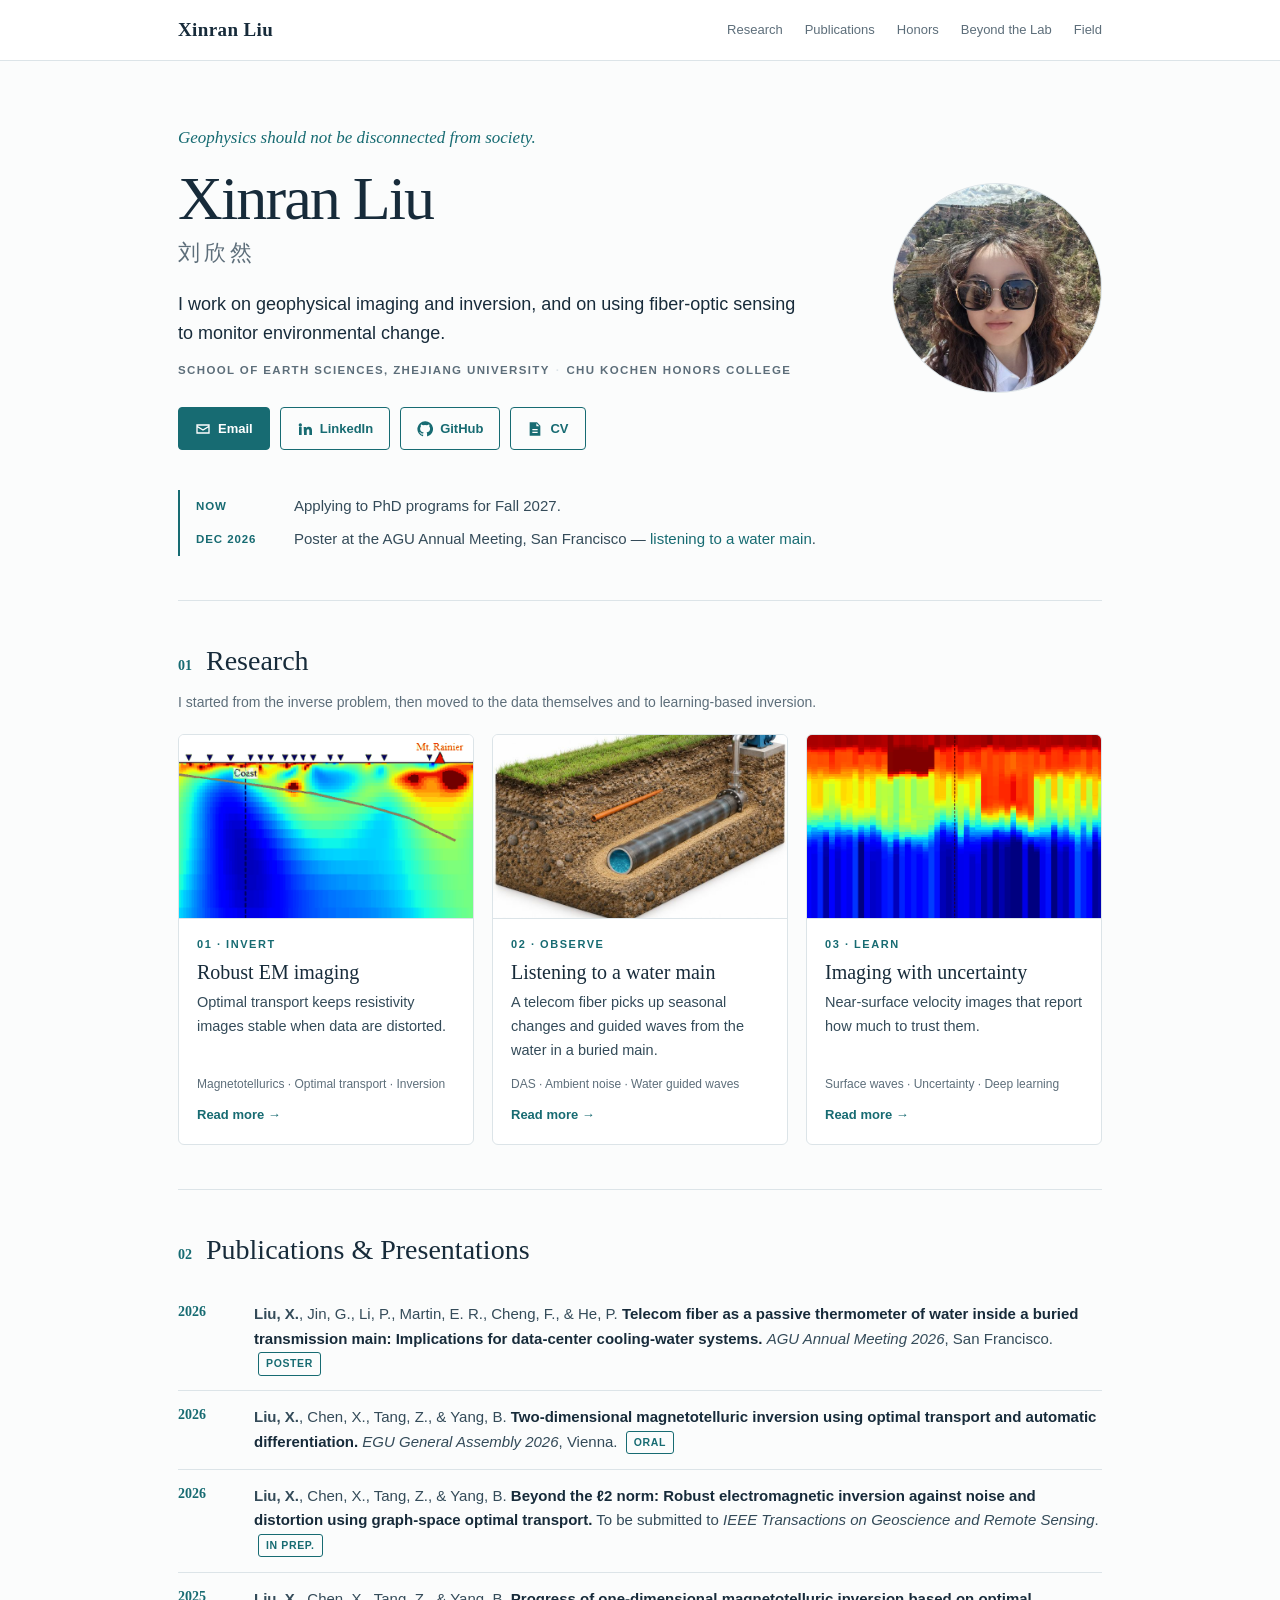
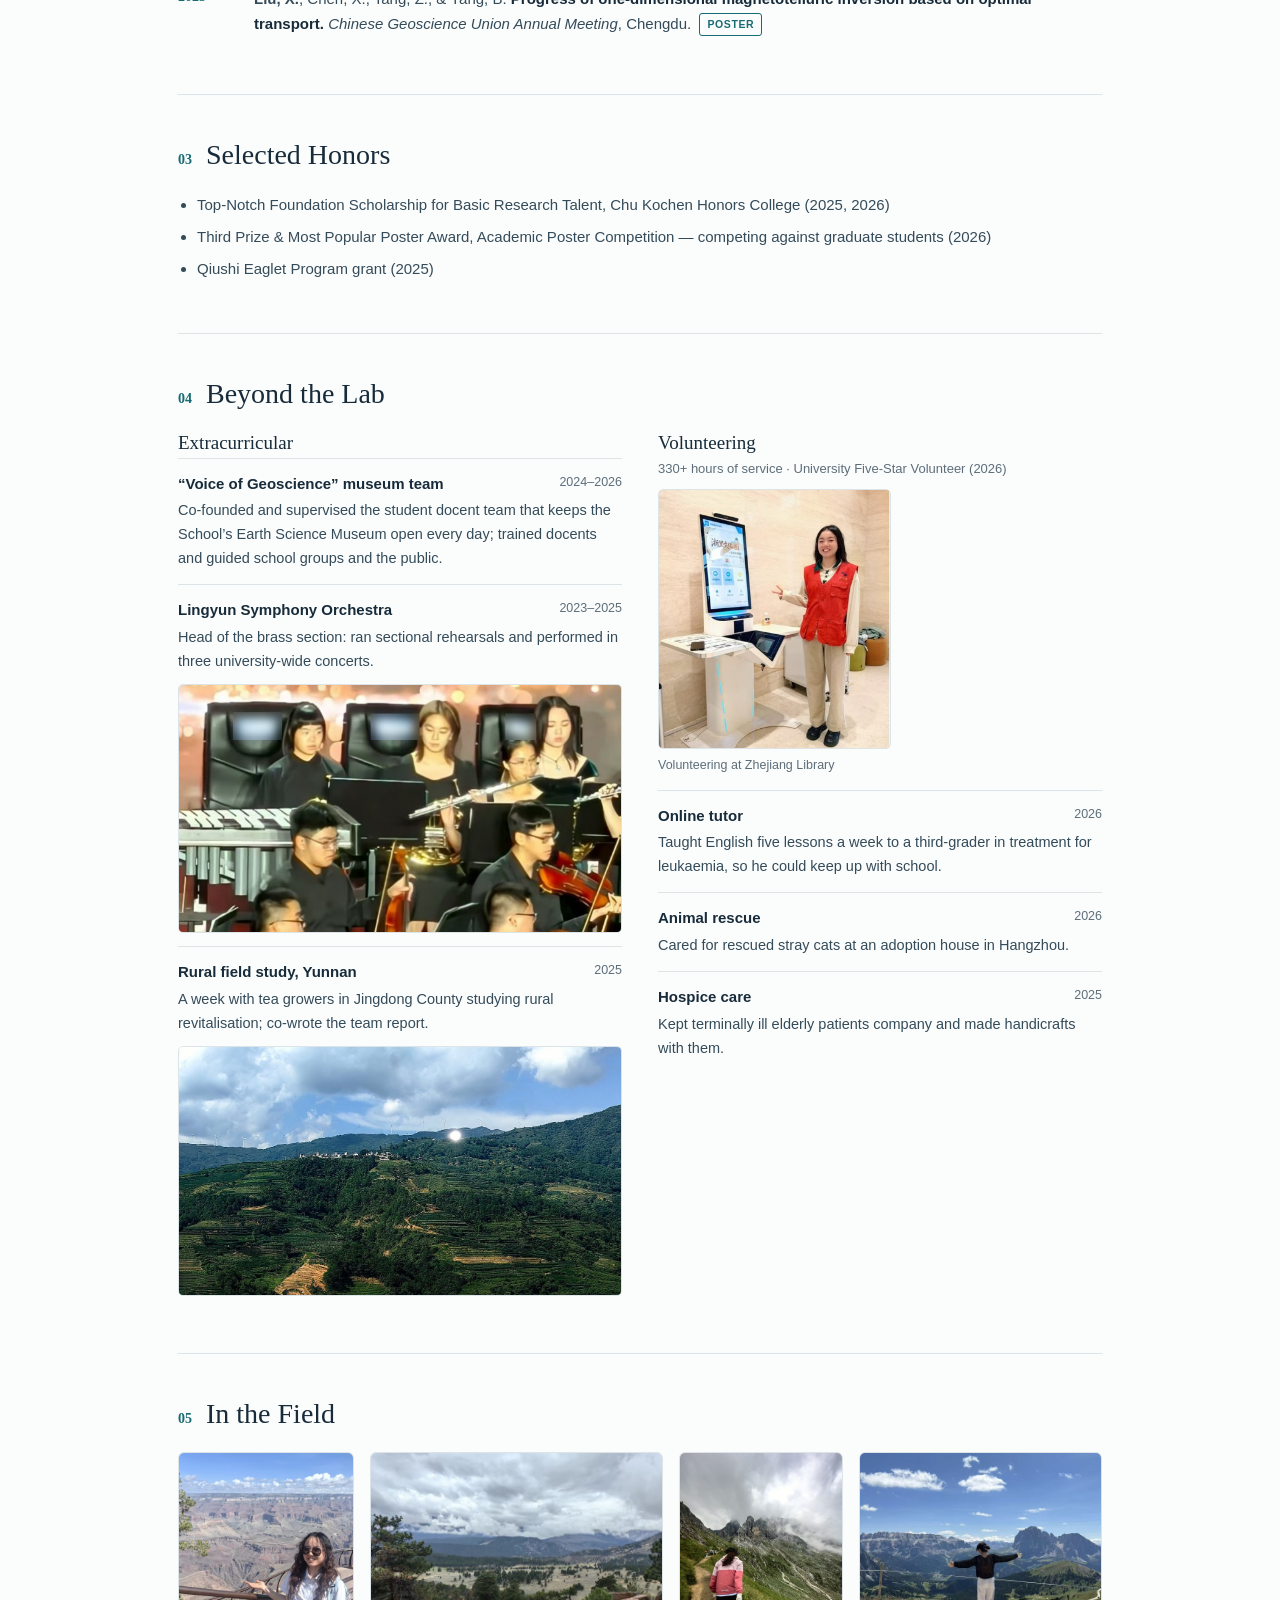
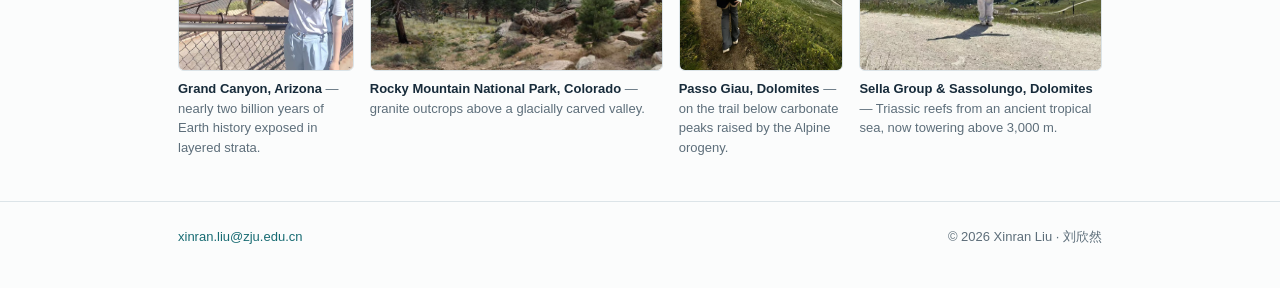
==== commit 9d3ff20d: "Rename DAS project and keywords" ====
--- a/index.html
+++ b/index.html
@@ -36,7 +36,7 @@
 
 <ul class="news" aria-label="News">
  <li><span class="when">Now</span><span>Applying to PhD programs for Fall 2027.</span></li>
- <li><span class="when">Dec 2026</span><span>Poster at the AGU Annual Meeting, San Francisco — <a href="projects/observe.html">fiber as a thermometer</a>.</span></li>
+ <li><span class="when">Dec 2026</span><span>Poster at the AGU Annual Meeting, San Francisco — <a href="projects/observe.html">listening to a water main</a>.</span></li>
 </ul>
 
 <section id="research">
@@ -49,7 +49,7 @@
   </a>
   <a class="pcard" href="projects/observe.html">
    <img src="assets/fig/thumb-observe.jpg" alt="Schematic of a telecom fiber buried next to a water main" width="720" height="450" loading="lazy">
-   <div class="body"><span class="step">02 · Observe</span><h3>Fiber as a thermometer</h3><p>A telecom fiber tracks the temperature of water flowing in a buried main.</p><span class="kw">DAS · Ambient noise · Urban water</span><span class="more">Read more →</span></div>
+   <div class="body"><span class="step">02 · Observe</span><h3>Listening to a water main</h3><p>A telecom fiber picks up seasonal changes and guided waves from the water in a buried main.</p><span class="kw">DAS · Ambient noise · Water guided waves</span><span class="more">Read more →</span></div>
   </a>
   <a class="pcard" href="projects/learn.html">
    <img src="assets/fig/thumb-learn.png" alt="Shear-wave velocity image from surface-wave inversion" width="720" height="450" loading="lazy">
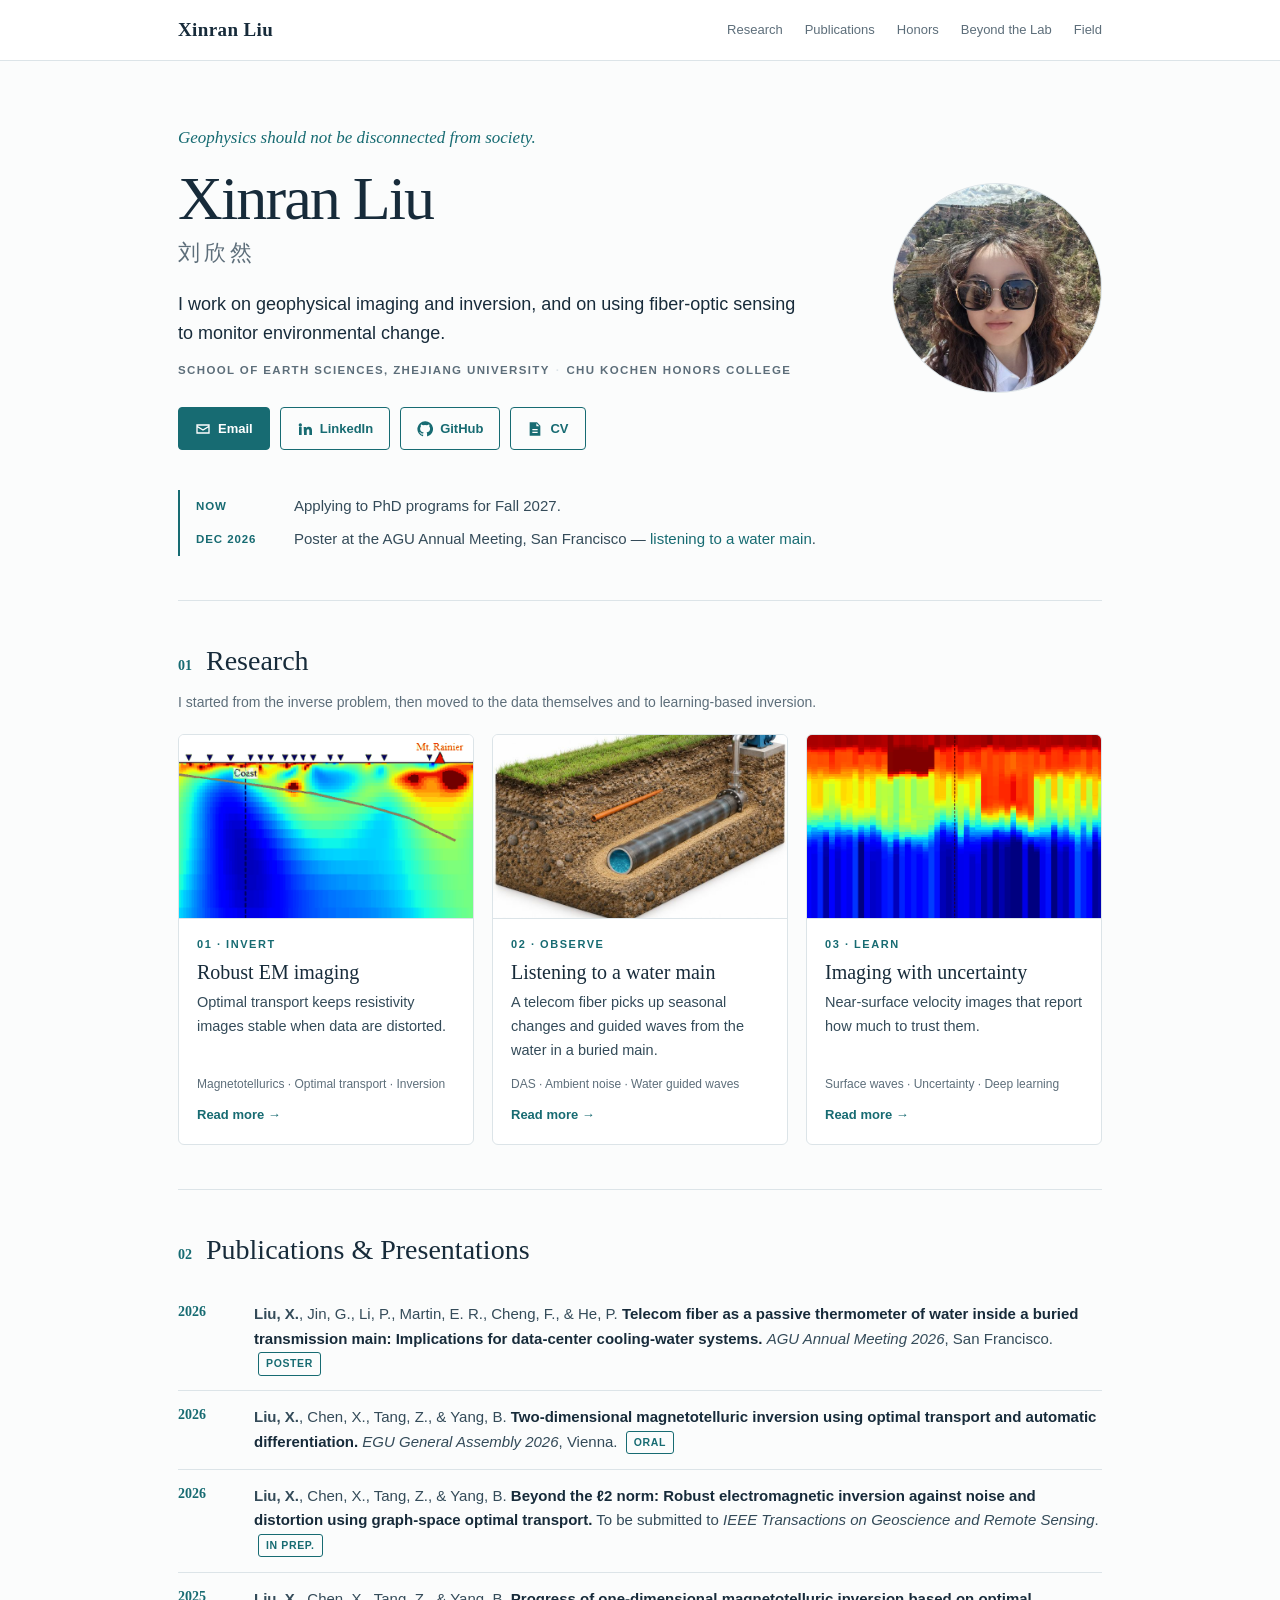
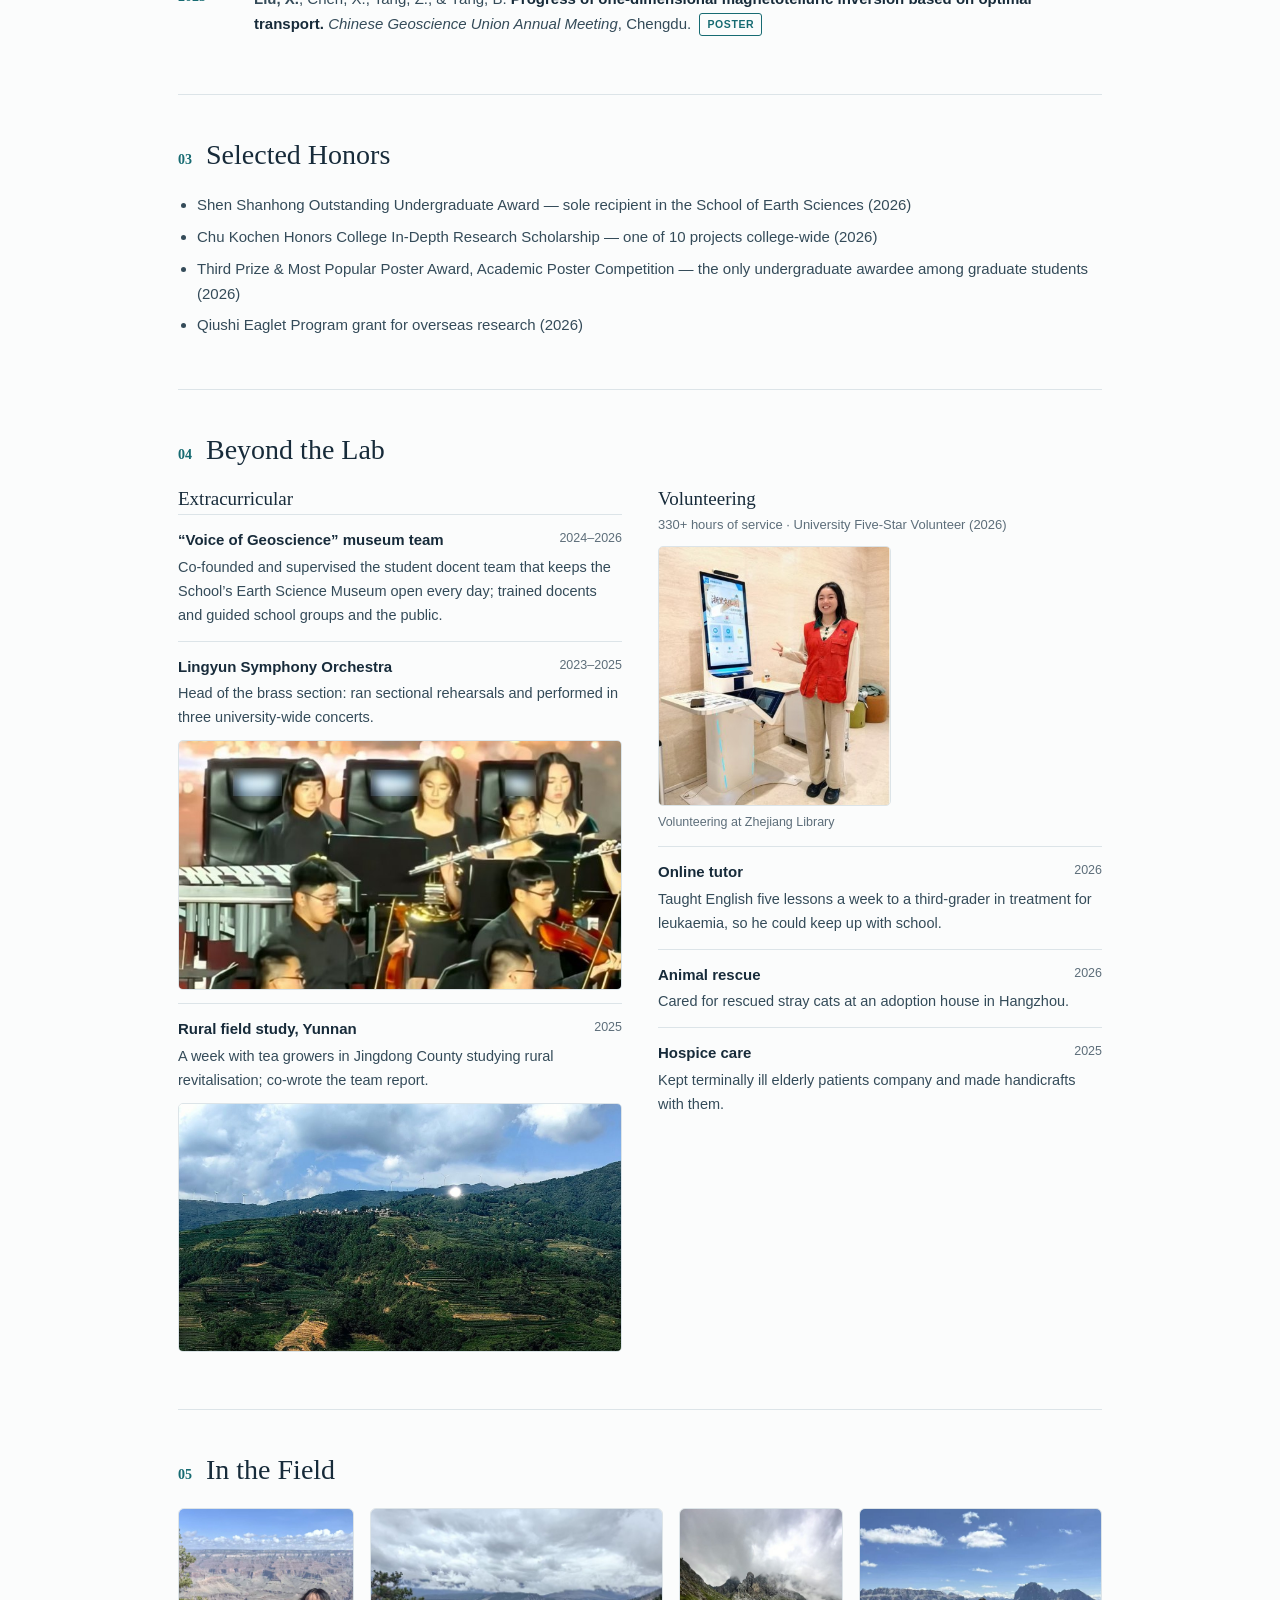
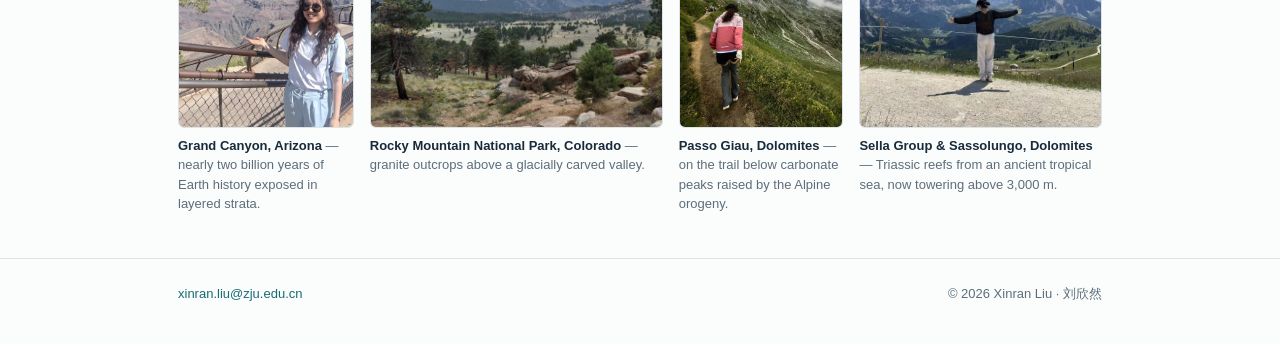
==== commit 7f109fef: "Update selected honors" ====
--- a/index.html
+++ b/index.html
@@ -71,9 +71,10 @@
 <section id="honors">
  <div class="section-head"><span class="section-no">03</span><h2>Selected Honors</h2></div>
  <ul class="honors">
-  <li>Top-Notch Foundation Scholarship for Basic Research Talent, Chu Kochen Honors College (2025, 2026)</li>
-  <li>Third Prize &amp; Most Popular Poster Award, Academic Poster Competition — competing against graduate students (2026)</li>
-  <li>Qiushi Eaglet Program grant (2025)</li>
+  <li>Shen Shanhong Outstanding Undergraduate Award — sole recipient in the School of Earth Sciences (2026)</li>
+  <li>Chu Kochen Honors College In-Depth Research Scholarship — one of 10 projects college-wide (2026)</li>
+  <li>Third Prize &amp; Most Popular Poster Award, Academic Poster Competition — the only undergraduate awardee among graduate students (2026)</li>
+  <li>Qiushi Eaglet Program grant for overseas research (2026)</li>
  </ul>
 </section>
 
